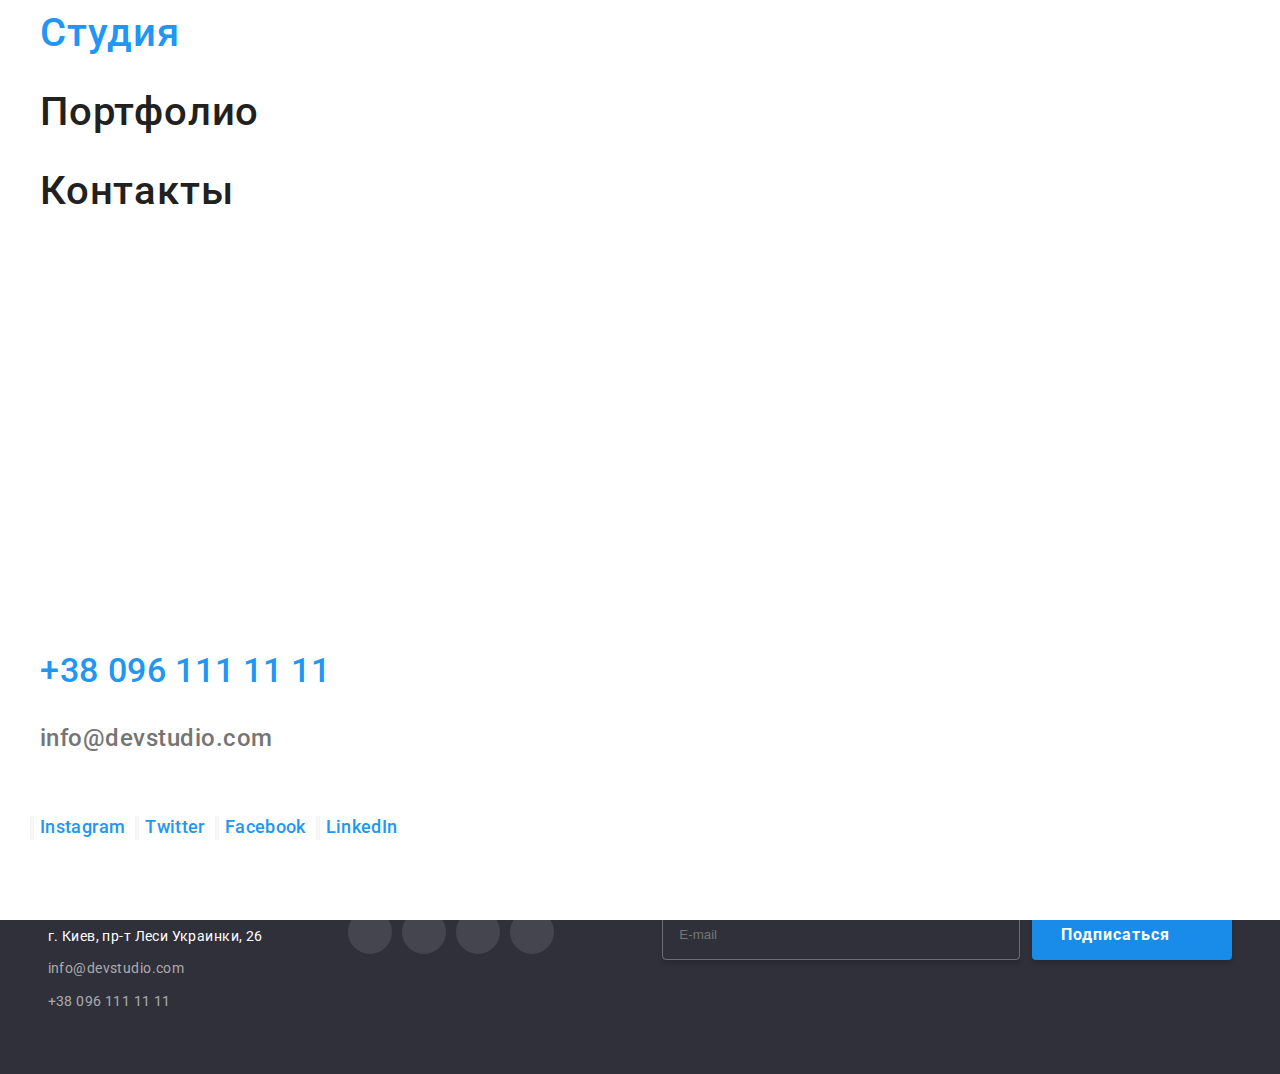
==== portfolio.html @ 4a1bf522 "Create portfolio.html" ====
<!DOCTYPE html>
<html lang="en">
    <head>
        <meta charset="UTF-8">
        <meta http-equiv="X-UA-Compatible" content="IE=edge">
        <meta name="viewport" content="width=device-width, initial-scale=1.0">
        <title>Web Studio</title>
        <link rel="stylesheet" href="./css/modern-normalize.css">
        <link rel="preconnect" href="https://fonts.googleapis.com"> 
        <link rel="preconnect" href="https://fonts.gstatic.com" crossorigin> 
        <link href="https://fonts.googleapis.com/css2?family=Raleway:wght@700&family=Roboto:wght@400;500;700;900&display=swap" rel="stylesheet">
        <link rel="stylesheet" href="./css/main.css" />
    </head>
<body>
    <!-- top line-->
    <header class="header"> 
        <div class="header__container container">
            <a href="./index.html" class="logo">Web<span class="logo__blue">Studio</span></a>
            <nav class="menu-l">
                
                    <ul class="site-nav">
                        <li class="site-nav__item "> <a href="./index.html" class="site-nav__link site-nav__link--active">Студия</a></li>
                        <li class="site-nav__item"> <a href="./portfolio.html" class="site-nav__link">Портфолио</a></li>
                        <li class="site-nav__item"> <a href="" class="site-nav__link">Контакты</a></li>
                    </ul>
            </nav> 
            <ul class="contacts">
                <li class="contacts__item">
                    <a href="mailto:info@devstudio.com" class="contacts__link">
                        <svg class="contacts__icon" width="16px" height="12px" >
                            <use href="./images/icons.svg#icon-envelope"></use>
                        </svg>
                        info@devstudio.com
                    </a>
                </li>
                <li class="contacts__item">
                    <a href="tel:+380961111111" class="contacts__link">
                        <svg class="contacts__icon" width="10px" height="16px" >
                            <use href="./images/icons.svg#icon-smartphone"></use>
                        </svg>
                        +38 096 111 11 11
                    </a>
                </li>
            </ul>
            <button type="button" class="open-mob-menu">
                <svg class="menu__icon" width="24px" height="16px" >
                <use href="./images/icons.svg#icon-menu">              
                </use>
                </svg>
            </button>
            <div class="mob-menu is-hidden">
                <div class="container">
                    <div class="mob-menu-top">
                        <button type ="button" class="mob-menu__close">
                            <svg class="mob-menu__close-icon" width="18px" height="18px">
                                <use href="./images/icons.svg#icon-close"></use>
                            </svg>
                        </button>
                        <ul class="mob-menu__site-nav">
                            <li class="mob-menu__site-nav__item "> <a href="./index.html" class="mob-menu__site-nav__link--active">Студия</a></li>
                            <li class="mob-menu__site-nav__item"> <a href="./portfolio.html" class="mob-menu__site-nav__link">Портфолио</a></li>
                            <li class="mob-menu__site-nav__item"> <a href="" class="mob-menu__site-nav__link">Контакты</a></li>
                        </ul>
                    </div>
                    <div class="mob-menu-bottom">
                        <ul class="mob-menu__contacts">
                            <li class="mob-menu__contacts__phone">
                                <a href="tel:+380961111111" class="mob-menu__contacts__link">
                                    +38 096 111 11 11
                                </a>
                            </li>
                            <li class="mob-menu__contacts__mail">
                                <a href="mailto:info@devstudio.com" class="mob-menu__contacts__link">
                                    info@devstudio.com
                                </a>
                            </li>
                            
                        </ul>
                        <ul class="mob-menu__social">
                            <li class="mob-menu__social-item"><a href="" class="mob-menu__social-link">Instagram</a></li>
                            <li class="mob-menu__social-item"><a href="" class="mob-menu__social-link">Twitter</a></li>
                            <li class="mob-menu__social-item"><a href="" class="mob-menu__social-link">Facebook</a></li>
                            <li class="mob-menu__social-item"><a href="" class="mob-menu__social-link">LinkedIn</a></li>
                        </ul>
                    </div>
                </div>
            </div>
        </div>
    </header>
    <main>
        <section class="section">
                <div class="container"> 
                    <h1 class="section__title visually-hidden">Наше портфолио</h1>
                    <ul class="filter">
                        <li class="filter__item"><button type="button" class="filter__button">Всё</button></li>
                        <li class="filter__item"><button type="button" class="filter__button">Веб-сайты</button></li>
                        <li class="filter__item"><button type="button" class="filter__button">Приложения</button></li>
                        <li class="filter__item"><button type="button" class="filter__button">Дизайн</button></li>
                        <li class="filter__item"><button type="button" class="filter__button">Маркетинг</button></li>
                    </ul>"
                    <ul class="portfolio" >
                        <li class="portfolio__item">
                            <a href="" class="portfolio__link">
                                <div class="portfolio__overlay">
                                    <picture>
                                        <source 
                                            srcset="
                                                ./images/pr1.jpg    1px,
                                                ./images/pr1-2px.jpg 2px
                                            "
                                            media="(min-width: 1200px)"
                                        />
                                        <source
                                            srcset="
                                                ./images/pr1-tab-1px.jpg    1px,
                                                ./images/pr1-tab-2px.jpg    2px
                                            "
                                            media="(min-width: 768px)"
                                        />
                                        <source
                                            srcset="
                                                ./images/pr1-mob-1px.jpg    1px,
                                                ./images/pr1-mob-2px.jpg    2px
                                            "
                                            media="(min-width: 320px)"
                                        />
                                        <img    src="./images/pr1.jpg" alt="computer">
                                    </picture>
                                    
                                    <p class="portfolio__overlay-text">Технокряк это современная площадка распространения коронавируса. Компании используют эту платформу для цифрового шпионажа и атак на защищённые сервера конкурентов.</p>
                                </div>
                                <div class="portfolio__tamb">
                                <h2 class="portfolio__title">Технокряк</h2>
                                <p class="portfolio__text">Веб-сайт</p>
                                </div>
                            </a>
                        </li>
                        <li class="portfolio__item">
                            <a href="" class="portfolio__link">
                                <div class="portfolio__overlay">
                                    <picture>
                                        <source 
                                            srcset="
                                                ./images/pr2.jpg    1px,
                                                ./images/pr2-2px.jpg 2px
                                            "
                                            media="(min-width: 1200px)"
                                        />
                                        <source
                                            srcset="
                                                ./images/pr2-tab-1px.jpg    1px,
                                                ./images/pr2-tab-2px.jpg    2px
                                            "
                                            media="(min-width: 768px)"
                                        />
                                        <source
                                            srcset="
                                                ./images/pr2-mob-1px.jpg    1px,
                                                ./images/pr2-mob-2px.jpg    2px
                                            "
                                            media="(min-width: 320px)"
                                        />
                                        <img src="./images/pr2.jpg" alt="Постер New Orlean vs Golden Star">
                                    </picture>
                                    
                                    <p class="portfolio__overlay-text">Технокряк это современная площадка распространения коронавируса. Компании используют эту платформу для цифрового шпионажа и атак на защищённые сервера конкурентов.</p>
                                </div>
                                <div class="portfolio__tamb">
                                    <h2 class="portfolio__title">Постер New Orlean vs Golden Star</h2>
                                    <p class="portfolio__text">Дизайн</p>
                                </div>
                            </a>
                        </li>
                        <li class="portfolio__item">
                            <a href="" class="portfolio__link">
                                <div class="portfolio__overlay">
                                    <picture>
                                        <source 
                                            srcset="
                                                ./images/pr3.jpg    1px,
                                                ./images/pr3-2px.jpg 2px
                                            "
                                            media="(min-width: 1200px)"
                                        />
                                        <source
                                            srcset="
                                                ./images/pr3-tab-1px.jpg    1px,
                                                ./images/pr3-tab-2px.jpg    2px
                                            "
                                            media="(min-width: 768px)"
                                        />
                                        <source
                                            srcset="
                                                ./images/pr3-mob-1px.jpg    1px,
                                                ./images/pr3-mob-2px.jpg    2px
                                            "
                                            media="(min-width: 320px)"
                                        />
                                        <img src="./images/pr3.jpg" alt="Ресторан Seafood">
                                    </picture>
                                    
                                    <p class="portfolio__overlay-text">Технокряк это современная площадка распространения коронавируса. Компании используют эту платформу для цифрового шпионажа и атак на защищённые сервера конкурентов.</p>
                                </div>
                                <div class="portfolio__tamb">
                                    <h2 class="portfolio__title">Ресторан Seafood</h2>
                                    <p class="portfolio__text">Приложение</p>
                                </div>
                            </a>
                        </li>
                        <li class="portfolio__item">
                            <a href="" class="portfolio__link">
                                <div class="portfolio__overlay">
                                    <picture>
                                        <source 
                                            srcset="
                                                ./images/pr4.jpg    1px,
                                                ./images/pr4-2px.jpg 2px
                                            "
                                            media="(min-width: 1200px)"
                                        />
                                        <source
                                            srcset="
                                                ./images/pr4-tab-1px.jpg    1px,
                                                ./images/pr4-tab-2px.jpg    2px
                                            "
                                            media="(min-width: 768px)"
                                        />
                                        <source
                                            srcset="
                                                ./images/pr4-mob-1px.jpg    1px,
                                                ./images/pr4-mob-2px.jpg    2px
                                            "
                                            media="(min-width: 320px)"
                                        />
                                        <img src="./images/pr4.jpg" alt="Проект Prime">
                                    </picture>
                                    
                                    <p class="portfolio__overlay-text">Технокряк это современная площадка распространения коронавируса. Компании используют эту платформу для цифрового шпионажа и атак на защищённые сервера конкурентов.</p>
                                </div>
                                <div class="portfolio__tamb">
                                    <h2 class="portfolio__title">Проект Prime</h2>
                                    <p class="portfolio__text">Маркетинг</p>
                                </div>
                            </a>
                        </li>
                        <li class="portfolio__item">
                            <a href="" class="portfolio__link">
                                <div class="portfolio__overlay">
                                    <picture>
                                        <source 
                                            srcset="
                                                ./images/pr5.jpg    1px,
                                                ./images/pr5-2px.jpg 2px
                                            "
                                            media="(min-width: 1200px)"
                                        />
                                        <source
                                            srcset="
                                                ./images/pr5-tab-1px.jpg    1px,
                                                ./images/pr5-tab-2px.jpg    2px
                                            "
                                            media="(min-width: 768px)"
                                        />
                                        <source
                                            srcset="
                                                ./images/pr5-mob-1px.jpg    1px,
                                                ./images/pr5-mob-2px.jpg    2px
                                            "
                                            media="(min-width: 320px)"
                                        />
                                        <img src="./images/pr5.jpg" alt="Проект Boxes">
                                    </picture>
                                    
                                    <p class="portfolio__overlay-text">Технокряк это современная площадка распространения коронавируса. Компании используют эту платформу для цифрового шпионажа и атак на защищённые сервера конкурентов.</p>
                                </div>
                                <div class="portfolio__tamb">
                                    <h2 class="portfolio__title">Проект Boxes</h2>
                                    <p class="portfolio__text">Приложение</p>
                                </div>
                            </a>
                        </li>
                        <li class="portfolio__item">
                            <a href="" class="portfolio__link">
                                <div class="portfolio__overlay">
                                    <picture>
                                        <source 
                                            srcset="
                                                ./images/pr6.jpg    1px,
                                                ./images/pr6-2px.jpg 2px
                                            "
                                            media="(min-width: 1200px)"
                                        />
                                        <source
                                            srcset="
                                                ./images/pr6-tab-1px.jpg    1px,
                                                ./images/pr6-tab-2px.jpg    2px
                                            "
                                            media="(min-width: 768px)"
                                        />
                                        <source
                                            srcset="
                                                ./images/pr6-mob-1px.jpg    1px,
                                                ./images/pr6-mob-2px.jpg    2px
                                            "
                                            media="(min-width: 320px)"
                                        />
                                        <img src="./images/pr6.jpg" alt="Inspiration has no Borders">
                                    </picture>
                                    
                                    <p class="portfolio__overlay-text">Технокряк это современная площадка распространения коронавируса. Компании используют эту платформу для цифрового шпионажа и атак на защищённые сервера конкурентов.</p>
                                </div>
                                <div class="portfolio__tamb">
                                    <h2 class="portfolio__title">Inspiration has no Borders</h2>
                                    <p class="portfolio__text">Веб-сайт</p>
                                </div>
                            </a>
                        </li>
                        <li class="portfolio__item">
                            <a href="" class="portfolio__link">
                                <div class="portfolio__overlay">
                                    <picture>
                                        <source 
                                            srcset="
                                                ./images/pr7.jpg    1px,
                                                ./images/pr7-2px.jpg 2px
                                            "
                                            media="(min-width: 1200px)"
                                        />
                                        <source
                                            srcset="
                                                ./images/pr7-tab-1px.jpg    1px,
                                                ./images/pr7-tab-2px.jpg    2px
                                            "
                                            media="(min-width: 768px)"
                                        />
                                        <source
                                            srcset="
                                                ./images/pr7-mob-1px.jpg    1px,
                                                ./images/pr7-mob-2px.jpg    2px
                                            "
                                            media="(min-width: 320px)"
                                        />
                                        <img src="./images/pr7.jpg" alt="Издание Limited Edition">
                                    </picture>
                                    
                                    <p class="portfolio__overlay-text">Технокряк это современная площадка распространения коронавируса. Компании используют эту платформу для цифрового шпионажа и атак на защищённые сервера конкурентов.</p>
                                </div>
                                <div class="portfolio__tamb">
                                    <h2 class="portfolio__title">Издание Limited Edition</h2>
                                    <p class="portfolio__text">Дизайн</p>
                                </div>
                            </a>
                        </li>
                        <li class="portfolio__item">
                            <a href="" class="portfolio__link">
                                <div class="portfolio__overlay">
                                    <picture>
                                        <source 
                                            srcset="
                                                ./images/pr8.jpg    1px,
                                                ./images/pr8-2px.jpg 2px
                                            "
                                            media="(min-width: 1200px)"
                                        />
                                        <source
                                            srcset="
                                                ./images/pr8-tab-1px.jpg    1px,
                                                ./images/pr8-tab-2px.jpg    2px
                                            "
                                            media="(min-width: 768px)"
                                        />
                                        <source
                                            srcset="
                                                ./images/pr8-mob-1px.jpg    1px,
                                                ./images/pr8-mob-2px.jpg    2px
                                            "
                                            media="(min-width: 320px)"
                                        />
                                        <img src="./images/pr8.jpg" alt="Проект LAB">
                                    </picture>
                                    
                                    <p class="portfolio__overlay-text">Технокряк это современная площадка распространения коронавируса. Компании используют эту платформу для цифрового шпионажа и атак на защищённые сервера конкурентов.</p>
                                </div>
                                <div class="portfolio__tamb">
                                    <h2 class="portfolio__title">Проект LAB</h2>
                                    <p class="portfolio__text">Маркетинг</p>
                                </div>
                            </a>
                        </li>
                        <li class="portfolio__item">
                            <a href="" class="portfolio__link">
                                <div class="portfolio__overlay">
                                    <picture>
                                        <source 
                                            srcset="
                                                ./images/pr9.jpg    1px,
                                                ./images/pr9-2px.jpg 2px
                                            "
                                            media="(min-width: 1200px)"
                                        />
                                        <source
                                            srcset="
                                                ./images/pr9-tab-1px.jpg    1px,
                                                ./images/pr9-tab-2px.jpg    2px
                                            "
                                            media="(min-width: 768px)"
                                        />
                                        <source
                                            srcset="
                                                ./images/pr9-mob-1px.jpg    1px,
                                                ./images/pr9-mob-2px.jpg    2px
                                            "
                                            media="(min-width: 320px)"
                                        />
                                        <img src="./images/pr9.jpg" alt="Growing Business">
                                    </picture>
                                    
                                    <p class="portfolio__overlay-text">Технокряк это современная площадка распространения коронавируса. Компании используют эту платформу для цифрового шпионажа и атак на защищённые сервера конкурентов.</p>
                                </div>
                                <div class="portfolio__tamb">
                                    <h2 class="portfolio__title">Growing Business</h2>
                                    <p class="portfolio__text">Приложение</p>
                                </div>
                            </a>
                        </li>
                    </ul>
                </div>   
            </section>
    </main>
    <footer class="footer">
        <div class="footer__container container">
            <div class="footer__address-div">
                <a href="./index.html" class="footer-logo"><span class="footer-logo__web">Web</span>Studio</a>
                <address>
                    <ul class="footer-contacts">
                        <li class="footer-contacts__item"><a href="https://goo.gl/maps/G886zu3ZTQrEn5Q39" class="footer-contacts__adress">г. Киев, пр-т Леси Украинки, 26 </a></li>
                        <li class="footer-contacts__item"><a href="mailto:info@devstudio.com" class="footer-contacts__link">info@devstudio.com</a></li>
                        <li class="footer-contacts__item"><a href="tel:+380961111111" class="footer-contacts__link">+38 096 111 11 11</a></li>
                    </ul>
                </address>
            </div>
            <div class="footer__follow">
                <h3 class="footer__title">присоединяйтесь</h3>
                <ul class="social-networks">
                    <li class="social-networks__item">
                        <a href="" class="social-networks__link">
                            <svg class="social-networks__icon" width="20px" height="20px">
                                <use href="./images/icons.svg#icon-instagram"></use>
                            </svg>
                        </a>
                    </li>
                    <li class="social-networks__item">
                        <a href="" class="social-networks__link">
                            <svg class="social-networks__icon" width="20px" height="20px">
                                <use href="./images/icons.svg#icon-twitter"></use>
                            </svg>
                        </a>
                    </li>
                    <li class="social-networks__item">
                        <a href="" class="social-networks__link">
                            <svg class="social-networks__icon" width="20px" height="20px">
                                <use href="./images/icons.svg#icon-facebook"></use>
                            </svg>
                        </a>
                    </li>
                    <li class="social-networks__item">
                        <a href="" class="social-networks__link">
                            <svg class="social-networks__icon" width="20px" height="20px">
                                <use href="./images/icons.svg#icon-linkedin"></use>
                            </svg>
                        </a>
                    </li>
                </ul>
            </div>
            <div class="footer__follow-sub">
                <h3 class="footer__title">Подпишитесь на рассылку</h3>
                <div class="footer__form-div">
                    <form action="#" class="follow-form">
                            <input 
                                type="email" 
                                name ="footer-user-email"
                                id="user-email"
                                class="follow-form__input"
                                placeholder="E-mail"
                            >
                            <button type="submit" class="follow-form__btn"> 
                            Подписаться
                            <svg class="follow-form__icon" width="24px" height="24px">
                                <use href="./images/icons.svg#icon-icon-send"></use>
                            </svg>
                            </button>
                        </form>
                        
                    </div>
            </div>
        </div>
    </footer>
</body>
</html>
---- css/main.css ----
:root {
  --primary-text-color: #757575;
  --title-text-color: #212121;
  --accent-color: #2196F3;
  --main-br-btn-color: #188CE8;
  --primary-br-btn-color: #F5F4FA;
  --main-wite-color:#FFFFFF;
  --contact-color: rgba(255, 255, 255, 0.6);
  --bgr-color: #2F303A;
}

h1, h2, h3, h4, h5, h6, p {
  margin: 0;
}

img {
  display: block;
  max-width: 100%;
  height: auto;
}

background-image {
  display: block;
  max-width: 100%;
  height: auto;
}

ul {
  list-style: none;
  padding: 0px;
  margin: 0px;
}

address {
  font-style: normal;
}

button {
  font-family: inherit;
  display: inline-block;
  border-radius: 4px;
  -webkit-box-sizing: border-box;
          box-sizing: border-box;
  border: 0px solid transparent;
  padding: 0;
}

a {
  text-decoration: none;
  color: inherit;
  -webkit-transition: color 250ms cubic-bezier(0.4, 0, 0.2, 1);
  transition: color 250ms cubic-bezier(0.4, 0, 0.2, 1);
}

body {
  font-family: Roboto, sans-serif;
  color: var(--primary-text-color);
  font-size: 14px;
  line-height: 1.171;
  -webkit-margin-before: 0;
  -webkit-margin-after: 0;
  -webkit-margin-start: 0;
  -webkit-margin-end: 0;
  -webkit-padding-start: 0;
}

.section {
  padding: 94px 0;
}

.visually-hidden {
  position: absolute;
  white-space: nowrap;
  width: 1px;
  height: 1px;
  overflow: hidden;
  border: 0;
  padding: 0;
  clip: rect(0 0 0 0);
  -webkit-clip-path: inset(50%);
          clip-path: inset(50%);
  margin: -1px;
}

.section--no-padding-top {
  padding-top: 0;
}

.other-backgound {
  background-color: var(--primary-br-btn-color);
}

.section-title {
  font-weight: 700;
  font-size: 36px;
  line-height: 1.17;
  text-align: center;
  letter-spacing: 0.03em;
  color: var(--title-text-color);
}

.section__title {
  font-weight: 700;
  font-size: 36px;
  line-height: 1.17;
  text-align: center;
  letter-spacing: 0.03em;
  color: var(--title-text-color);
}

.container {
  width: 100%;
  padding-left: 15px;
  padding-right: 15px;
  margin: 0 auto;
}

@media screen and (min-width: 480px) {
  .container {
    width: 448px;
  }
}

@media screen and (min-width: 768px) {
  .container {
    width: 720px;
  }
}

@media screen and (min-width: 1200px) {
  .container {
    width: 1200px;
  }
}

.backdrop {
  width: 100vw;
  height: 100vh;
  background: rgba(0, 0, 0, 0.2);
  position: fixed;
  top: 0;
  -webkit-transition: opacity 1000ms cubic-bezier(0.4, 0, 0.2, 1), visibility 1000ms cubic-bezier(0.4, 0, 0.2, 1);
  transition: opacity 1000ms cubic-bezier(0.4, 0, 0.2, 1), visibility 1000ms cubic-bezier(0.4, 0, 0.2, 1);
}

.backdrop.is-hidden {
  visibility: hidden;
  opacity: 0;
  pointer-events: none;
}

.modal {
  width: 100vw;
  max-width: 528px;
  min-height: 581px;
  background-color: var(--main-wite-color);
  -webkit-box-shadow: 0px 1px 3px rgba(0, 0, 0, 0.12), 0px 1px 1px rgba(0, 0, 0, 0.14), 0px 2px 1px rgba(0, 0, 0, 0.2);
          box-shadow: 0px 1px 3px rgba(0, 0, 0, 0.12), 0px 1px 1px rgba(0, 0, 0, 0.14), 0px 2px 1px rgba(0, 0, 0, 0.2);
  border-radius: 4px;
  position: absolute;
  padding: 40px;
  top: 50%;
  left: 50%;
  -webkit-transform: scale(1) rotate(0);
          transform: scale(1) rotate(0);
  -webkit-transform: translate(-50%, -50%);
          transform: translate(-50%, -50%);
  -webkit-transition: -webkit-transform 1000ms cubic-bezier(0.4, 0, 0.2, 1);
  transition: -webkit-transform 1000ms cubic-bezier(0.4, 0, 0.2, 1);
  transition: transform 1000ms cubic-bezier(0.4, 0, 0.2, 1);
  transition: transform 1000ms cubic-bezier(0.4, 0, 0.2, 1), -webkit-transform 1000ms cubic-bezier(0.4, 0, 0.2, 1);
}

.backdrop.is-hidden .modal {
  -webkit-transform: scale(1.5) rotate(180deg) translate(-1000px);
          transform: scale(1.5) rotate(180deg) translate(-1000px);
  -webkit-transition: -webkit-transform 1000ms cubic-bezier(0.4, 0, 0.2, 1);
  transition: -webkit-transform 1000ms cubic-bezier(0.4, 0, 0.2, 1);
  transition: transform 1000ms cubic-bezier(0.4, 0, 0.2, 1);
  transition: transform 1000ms cubic-bezier(0.4, 0, 0.2, 1), -webkit-transform 1000ms cubic-bezier(0.4, 0, 0.2, 1);
}

.modal__title {
  font-weight: bold;
  font-size: 20px;
  line-height: 1.15;
  text-align: center;
  letter-spacing: 0.03em;
  color: var(--title-text-color);
  margin-bottom: 12px;
}

.modal__close {
  width: 30px;
  height: 30px;
  background-color: transparent;
  border: 1px solid rgba(0, 0, 0, 0.1);
  -webkit-box-sizing: border-box;
          box-sizing: border-box;
  border-radius: 50%;
  position: absolute;
  top: 8px;
  right: 8px;
  display: -webkit-box;
  display: -ms-flexbox;
  display: flex;
  -webkit-box-align: center;
      -ms-flex-align: center;
          align-items: center;
  -webkit-box-pack: center;
      -ms-flex-pack: center;
          justify-content: center;
  padding: 0;
  cursor: pointer;
}

.modal__close:hover, .modal__close:focus {
  border: 1px solid var(--accent-color);
  fill: var(--accent-color);
}

.modal-form__field {
  margin-bottom: 20px;
}

.modal-form__input-warp {
  position: relative;
}

.modal-form__icon {
  position: absolute;
  left: 12px;
  top: 50%;
  -webkit-transform: translateY(-50%);
          transform: translateY(-50%);
  -webkit-transition: fill 250ms cubic-bezier(0.4, 0, 0.2, 1);
  transition: fill 250ms cubic-bezier(0.4, 0, 0.2, 1);
}

.modal-form__label {
  letter-spacing: 0.01em;
  color: var(--primary-text-color);
  margin-bottom: 4px;
  display: block;
}

.modal-form__input {
  width: 100%;
  height: 40px;
  border: 1px solid rgba(33, 33, 33, 0.2);
  -webkit-box-sizing: border-box;
          box-sizing: border-box;
  border-radius: 4px;
  padding-left: 42px;
  padding-right: 10px;
  -webkit-transition: border-color 250ms cubic-bezier(0.4, 0, 0.2, 1);
  transition: border-color 250ms cubic-bezier(0.4, 0, 0.2, 1);
}

.modal-form__input::-webkit-input-placeholder {
  font-size: 12px;
  line-height: 1.16;
  letter-spacing: 0.01em;
  color: rgba(117, 117, 117, 0.5);
}

.modal-form__input:-ms-input-placeholder {
  font-size: 12px;
  line-height: 1.16;
  letter-spacing: 0.01em;
  color: rgba(117, 117, 117, 0.5);
}

.modal-form__input::-ms-input-placeholder {
  font-size: 12px;
  line-height: 1.16;
  letter-spacing: 0.01em;
  color: rgba(117, 117, 117, 0.5);
}

.modal-form__input::placeholder {
  font-size: 12px;
  line-height: 1.16;
  letter-spacing: 0.01em;
  color: rgba(117, 117, 117, 0.5);
}

.modal-form__input.modal-form__input:focus {
  border-color: var(--accent-color);
  fill: var(--accent-color);
}

.modal-form__input.modal-form__input:focus + .modal-form__icon {
  fill: var(--accent-color);
}

.modal-form__text {
  display: block;
  width: 100%;
  height: 120px;
  border: 1px solid rgba(33, 33, 33, 0.2);
  -webkit-box-sizing: border-box;
          box-sizing: border-box;
  border-radius: 4px;
  resize: none;
  padding: 12px 16px;
  -webkit-transition: border-color 250ms cubic-bezier(0.4, 0, 0.2, 1);
  transition: border-color 250ms cubic-bezier(0.4, 0, 0.2, 1);
}

.field-check {
  margin-bottom: 30px;
}

.field-check__text {
  font-size: 14px;
  line-height: 1.71;
  letter-spacing: 0.03em;
  color: var(--primary-text-color);
  display: -webkit-box;
  display: -ms-flexbox;
  display: flex;
  -webkit-box-pack: center;
      -ms-flex-pack: center;
          justify-content: center;
  -webkit-box-align: center;
      -ms-flex-align: center;
          align-items: center;
}

.field-check__box {
  display: block;
  width: 16px;
  height: 15px;
  border-radius: 2px;
  margin-right: 5px;
  border: 2px solid black;
}

.field-check__icon {
  width: 100%;
  height: 100%;
  fill: #FFFFFF;
  display: -webkit-box;
  display: -ms-flexbox;
  display: flex;
  -webkit-box-pack: center;
      -ms-flex-pack: center;
          justify-content: center;
  -webkit-box-align: center;
      -ms-flex-align: center;
          align-items: center;
}

.field-check__input:checked + .field-check__text .field-check__box {
  background-color: var(--accent-color);
  border: none;
}

.field-check__policy-link {
  -webkit-text-decoration-line: underline;
          text-decoration-line: underline;
  color: var(--accent-color);
  font-size: 14px;
  line-height: 1.71;
  letter-spacing: 0.03em;
}

.modal-form__button {
  color: var(--main-wite-color);
  background-color: var(--main-br-btn-color);
  font-weight: 700;
  font-size: 16px;
  line-height: 1.87;
  letter-spacing: 0.06em;
  padding: 10px 32px;
  -webkit-box-shadow: 0px 4px 4px rgba(0, 0, 0, 0.15);
          box-shadow: 0px 4px 4px rgba(0, 0, 0, 0.15);
  margin-top: 30px;
  margin: 0 auto;
  cursor: pointer;
  text-align: center;
  display: block;
}

.header {
  border: 1px solid #ECECEC;
}

.header__container {
  display: -webkit-box;
  display: -ms-flexbox;
  display: flex;
  -webkit-box-align: center;
      -ms-flex-align: center;
          align-items: center;
  -ms-flex-pack: distribute;
      justify-content: space-around;
  width: 100vw;
}

.menu-l {
  display: -webkit-box;
  display: -ms-flexbox;
  display: flex;
  -webkit-box-align: center;
      -ms-flex-align: center;
          align-items: center;
}

.logo {
  font-family: Raleway;
  font-weight: 700;
  font-size: 26px;
  line-height: 1.19;
  color: var(--title-text-color);
  letter-spacing: 0.03em;
  display: block;
  padding: 24px 0 25px 0px;
  /* margin-right: 70px; */
}

.logo__blue {
  color: var(--accent-color);
}

.site-nav {
  display: none;
  -webkit-box-pack: justify;
      -ms-flex-pack: justify;
          justify-content: space-between;
  padding-top: 24px 0 25px 0;
}

@media screen and (min-width: 768px) {
  .site-nav {
    display: -webkit-box;
    display: -ms-flexbox;
    display: flex;
  }
}

.site-nav__item {
  color: var(--title-text-color);
  font-weight: 500;
  font-size: 14px;
  line-height: 1.14;
  letter-spacing: 0.02em;
  -webkit-box-align: center;
      -ms-flex-align: center;
          align-items: center;
  position: relative;
}

.site-nav__item:not(:last-child) {
  margin-right: 50px;
}

.site-nav__link {
  color: var(--title-text-color);
}

.site-nav__link:hover, .site-nav__link:focus {
  color: var(--accent-color);
}

.site-nav__link--active::after {
  content: "";
  width: 100%;
  height: 4px;
  background-color: var(--accent-color);
  position: absolute;
  display: block;
  left: 0;
  bottom: -33px;
  border-radius: 2px;
}

@media screen and (min-width: 1200px) {
  .contacts {
    display: -webkit-box;
    display: -ms-flexbox;
    display: flex;
  }
}

.contacts__icon {
  margin-right: 10px;
  fill: currentColor;
}

@media screen and (min-width: 1199px) {
  .contacts__item:not(:last-child) {
    margin-right: 50px;
  }
}

.contacts__link {
  display: none;
  -webkit-box-align: center;
      -ms-flex-align: center;
          align-items: center;
  line-height: 1.17;
  letter-spacing: 0.03em;
  color: var(--primary-text-color);
  font-weight: 500;
}

@media screen and (min-width: 768px) and (max-width: 1199px) {
  .contacts__link {
    display: -webkit-box;
    display: -ms-flexbox;
    display: flex;
    margin-top: 10px;
  }
}

@media screen and (min-width: 1200px) {
  .contacts__link {
    display: -webkit-box;
    display: -ms-flexbox;
    display: flex;
    margin-top: 10px;
  }
}

.contacts__link:hover, .contacts__link:focus {
  color: var(--accent-color);
}

.open-mob-menu {
  background-color: transparent;
}

@media screen and (min-width: 768px) {
  .open-mob-menu {
    position: absolute;
    white-space: nowrap;
    width: 1px;
    height: 1px;
    overflow: hidden;
    border: 0;
    padding: 0;
    clip: rect(0 0 0 0);
    -webkit-clip-path: inset(50%);
            clip-path: inset(50%);
    margin: -1px;
  }
}

.menu__icon {
  background-color: transparent;
  -webkit-transition: fill 250ms cubic-bezier(0.4, 0, 0.2, 1);
  transition: fill 250ms cubic-bezier(0.4, 0, 0.2, 1);
  cursor: pointer;
}

.menu__icon:hover, .menu__icon:focus {
  color: var(--accent-color);
  fill: var(--accent-color);
}

.mob-menu {
  position: fixed;
  background-color: #fff;
  z-index: 5;
  width: 100vw;
  height: 100vh;
  top: 0;
  left: 0;
  padding-top: 10px;
  padding-bottom: 10px;
}

.mob-menu .container {
  height: 100%;
  display: -webkit-box;
  display: -ms-flexbox;
  display: flex;
  -webkit-box-orient: vertical;
  -webkit-box-direction: normal;
      -ms-flex-direction: column;
          flex-direction: column;
  -webkit-box-pack: justify;
      -ms-flex-pack: justify;
          justify-content: space-between;
}

.mob-menu__close {
  display: block;
  margin-left: auto;
  position: absolute;
  top: 11px;
  right: 11px;
  background-color: transparent;
  cursor: pointer;
  -webkit-transition: fill 250ms cubic-bezier(0.4, 0, 0.2, 1);
  transition: fill 250ms cubic-bezier(0.4, 0, 0.2, 1);
}

.mob-menu__close:hover, .mob-menu__close:focus {
  fill: var(--accent-color);
}

.mob-menu__site-nav__item {
  -webkit-transition: color 250ms cubic-bezier(0.4, 0, 0.2, 1);
  transition: color 250ms cubic-bezier(0.4, 0, 0.2, 1);
  font-weight: 500;
  font-size: 40px;
  line-height: 1.17;
  letter-spacing: 0.02em;
  color: var(--title-text-color);
}

.mob-menu__site-nav__item:not(:last-child) {
  margin-bottom: 32px;
}

.mob-menu__site-nav__item:hover, .mob-menu__site-nav__item:focus {
  color: var(--accent-color);
}

.mob-menu__site-nav__link--active {
  color: var(--accent-color);
}

.mob-menu__contacts {
  margin-bottom: 64px;
}

.mob-menu__contacts__phone {
  cursor: pointer;
  margin-bottom: 32px;
  font-weight: 500;
  font-size: 34px;
  line-height: 1.25;
  letter-spacing: 0.02em;
  color: var(--accent-color);
}

.mob-menu__contacts__mail {
  cursor: pointer;
  -webkit-transition: color 250ms cubic-bezier(0.4, 0, 0.2, 1);
  transition: color 250ms cubic-bezier(0.4, 0, 0.2, 1);
  font-weight: 500;
  font-size: 24px;
  line-height: 1.17;
  letter-spacing: 0.02em;
}

.mob-menu__contacts__mail:hover, .mob-menu__contacts__mail:focus {
  color: var(--accent-color);
}

.mob-menu__social {
  display: -webkit-box;
  display: -ms-flexbox;
  display: flex;
  margin-bottom: 48px;
}

.mob-menu__social-item {
  cursor: pointer;
  font-weight: 500;
  font-size: 18px;
  line-height: 1.22;
  letter-spacing: 0.02em;
  color: var(--accent-color);
}

.mob-menu__social-item:not(:first-child) {
  margin-left: 20px;
}

.mob-menu__social-item::after {
  content: "";
  height: 22px;
  width: 2px;
  background-color: rgba(223, 218, 218, 0.2);
  position: relative;
  display: block;
  border: 1px solid rgba(223, 218, 218, 0.2);
  top: -22px;
  right: 10px;
}

.hero {
  padding: 200px 0;
  background-color: var(--bgr-color);
  background-image: -webkit-gradient(linear, left top, left bottom, from(rgba(47, 48, 58, 0.4)), to(rgba(47, 48, 58, 0.4))), url(../images/img-bg-mob-1x.jpg);
  background-image: linear-gradient(rgba(47, 48, 58, 0.4), rgba(47, 48, 58, 0.4)), url(../images/img-bg-mob-1x.jpg);
  background-repeat: no-repeat;
  background-position: center;
  background-size: cover;
  text-align: center;
  max-width: 1600px;
  margin: 0 auto;
  width: 100%;
}

@media (min-device-pixel-ratio: 2), (-webkit-min-device-pixel-ratio: 2), (min-resolution: 192dpi), (min-resolution: 2dppx) {
  .hero {
    background-image: -webkit-gradient(linear, left top, left bottom, from(rgba(47, 48, 58, 0.4)), to(rgba(47, 48, 58, 0.4))), url(../images/img-bg-mob-2x.jpg);
    background-image: linear-gradient(rgba(47, 48, 58, 0.4), rgba(47, 48, 58, 0.4)), url(../images/img-bg-mob-2x.jpg);
  }
}

@media screen and (min-width: 768px) and (max-width: 1199px) {
  .hero {
    background-image: -webkit-gradient(linear, left top, left bottom, from(rgba(47, 48, 58, 0.4)), to(rgba(47, 48, 58, 0.4))), url(../images/img-bg-tab-1x.jpg);
    background-image: linear-gradient(rgba(47, 48, 58, 0.4), rgba(47, 48, 58, 0.4)), url(../images/img-bg-tab-1x.jpg);
  }
}

@media screen and (min-width: 768px) and (max-width: 1199px) and (min-device-pixel-ratio: 2), screen and (min-width: 768px) and (max-width: 1199px) and (-webkit-min-device-pixel-ratio: 2), screen and (min-width: 768px) and (max-width: 1199px) and (min-resolution: 192dpi), screen and (min-width: 768px) and (max-width: 1199px) and (min-resolution: 2dppx) {
  .hero {
    background-image: -webkit-gradient(linear, left top, left bottom, from(rgba(47, 48, 58, 0.4)), to(rgba(47, 48, 58, 0.4))), url(../images/img-bg-tab-2x.jpg);
    background-image: linear-gradient(rgba(47, 48, 58, 0.4), rgba(47, 48, 58, 0.4)), url(../images/img-bg-tab-2x.jpg);
  }
}

@media screen and (min-width: 1200px) {
  .hero {
    background-image: -webkit-gradient(linear, left top, left bottom, from(rgba(47, 48, 58, 0.4)), to(rgba(47, 48, 58, 0.4))), url(../images/img-bg.jpg);
    background-image: linear-gradient(rgba(47, 48, 58, 0.4), rgba(47, 48, 58, 0.4)), url(../images/img-bg.jpg);
  }
}

@media screen and (min-width: 1200px) and (min-device-pixel-ratio: 2), screen and (min-width: 1200px) and (-webkit-min-device-pixel-ratio: 2), screen and (min-width: 1200px) and (min-resolution: 192dpi), screen and (min-width: 1200px) and (min-resolution: 2dppx) {
  .hero {
    background-image: -webkit-gradient(linear, left top, left bottom, from(rgba(47, 48, 58, 0.4)), to(rgba(47, 48, 58, 0.4))), url(../images/img-bg-2x.jpg);
    background-image: linear-gradient(rgba(47, 48, 58, 0.4), rgba(47, 48, 58, 0.4)), url(../images/img-bg-2x.jpg);
  }
}

.hero__title {
  font-weight: 900;
  font-size: 44px;
  line-height: 1.36;
  letter-spacing: 0.06em;
  text-transform: uppercase;
  color: var(--main-wite-color);
}

@media screen and (max-width: 768px) {
  .hero__title {
    font-size: 26px;
    line-height: 1.61;
  }
}

.hero__button {
  color: var(--main-wite-color);
  background-color: var(--main-br-btn-color);
  font-weight: 700;
  font-size: 16px;
  line-height: 1.87;
  letter-spacing: 0.06em;
  padding: 10px 32px;
  -webkit-box-shadow: 0px 4px 4px rgba(0, 0, 0, 0.15);
          box-shadow: 0px 4px 4px rgba(0, 0, 0, 0.15);
  margin-top: 30px;
  cursor: pointer;
}

.features__box {
  background-color: var(--primary-br-btn-color);
  /* width: 270px; */
  height: 120px;
  display: -webkit-box;
  display: -ms-flexbox;
  display: flex;
  -webkit-box-align: center;
      -ms-flex-align: center;
          align-items: center;
  -webkit-box-pack: center;
      -ms-flex-pack: center;
          justify-content: center;
  margin-bottom: 30px;
}

.features {
  /* display: flex;
    justify-content: space-between; */
}

@media screen and (min-width: 768px) {
  .features {
    display: -webkit-box;
    display: -ms-flexbox;
    display: flex;
    -ms-flex-wrap: wrap;
        flex-wrap: wrap;
    margin-left: -30px;
    -webkit-box-align: center;
        -ms-flex-align: center;
            align-items: center;
  }
}

.features__item {
  width: 100%;
  margin-bottom: 30px;
}

@media screen and (min-width: 768px) {
  .features__item {
    -ms-flex-preferred-size: calc(100% / 2 - 30px);
        flex-basis: calc(100% / 2 - 30px);
    margin-left: 30px;
    margin-top: 30px;
  }
}

@media screen and (min-width: 1200px) {
  .features__item {
    -ms-flex-preferred-size: calc(100% / 4 - 30px);
        flex-basis: calc(100% / 4 - 30px);
    margin-left: 30px;
    margin-top: 0px;
  }
}

.features__item img {
  width: 100%;
}

.features__item h3 {
  text-align: center;
}

.features__item p {
  width: 100%;
  display: block;
}

.features__title {
  font-weight: 700;
  font-weight: bold;
  font-size: 14px;
  line-height: 1.14;
  text-transform: uppercase;
  letter-spacing: 0.03em;
  color: var(--title-text-color);
  margin-bottom: 10px;
}

.features__text {
  width: auto;
  font-size: 13px;
  line-height: 1.7;
  letter-spacing: 0.03em;
}

@media screen and (min-width: 1200px) {
  .features__text {
    font-size: 14px;
  }
}

@media screen and (max-width: 1199px) {
  .section-about {
    position: absolute;
    white-space: nowrap;
    width: 1px;
    height: 1px;
    overflow: hidden;
    border: 0;
    padding: 0;
    clip: rect(0 0 0 0);
    -webkit-clip-path: inset(50%);
            clip-path: inset(50%);
    margin: -1px;
  }
}

.about__list {
  display: -webkit-box;
  display: -ms-flexbox;
  display: flex;
  margin-top: 50px;
}

.about__item {
  position: relative;
}

.about__item:not(:last-child) {
  margin-right: 30px;
}

.about__text {
  font-family: Roboto;
  font-style: normal;
  font-weight: bold;
  font-size: 14px;
  line-height: 1.14;
  text-align: center;
  letter-spacing: 0.03em;
  text-transform: uppercase;
  color: var(--main-wite-color);
  position: absolute;
  bottom: 0;
  left: 0;
  background: rgba(47, 48, 58, 0.8);
  width: 100%;
  height: 70px;
  display: -webkit-box;
  display: -ms-flexbox;
  display: flex;
  -webkit-box-align: center;
      -ms-flex-align: center;
          align-items: center;
  -webkit-box-pack: center;
      -ms-flex-pack: center;
          justify-content: center;
}

.team {
  /* display: flex;
    align-items:center; */
}

@media screen and (min-width: 768px) {
  .team {
    display: -webkit-box;
    display: -ms-flexbox;
    display: flex;
    -ms-flex-wrap: wrap;
        flex-wrap: wrap;
    margin-left: -30px;
    -webkit-box-align: center;
        -ms-flex-align: center;
            align-items: center;
  }
}

@media screen and (min-width: 1200px) {
  .team {
    margin-top: 50px;
  }
}

.team__item {
  -webkit-box-shadow: 0px 1px 3px rgba(0, 0, 0, 0.12), 0px 1px 1px rgba(0, 0, 0, 0.14), 0px 2px 1px rgba(0, 0, 0, 0.2);
          box-shadow: 0px 1px 3px rgba(0, 0, 0, 0.12), 0px 1px 1px rgba(0, 0, 0, 0.14), 0px 2px 1px rgba(0, 0, 0, 0.2);
  border-radius: 0px 0px 4px 4px;
  margin-top: 30px;
  /* &:not(:last-child) {
        margin-right: 30px;
    } */
}

@media screen and (min-width: 768px) {
  .team__item {
    -ms-flex-preferred-size: calc(100% / 2 - 30px);
        flex-basis: calc(100% / 2 - 30px);
    margin-left: 30px;
  }
}

@media screen and (min-width: 1200px) {
  .team__item {
    -ms-flex-preferred-size: calc(100% / 4 - 30px);
        flex-basis: calc(100% / 4 - 30px);
    margin-left: 30px;
    margin-top: 0px;
  }
}

.team__item img {
  width: 100%;
}

.team__tamb {
  padding-top: 30px;
  padding-bottom: 30px;
  background: var(--main-wite-color);
}

.team__title {
  font-weight: 700;
  font-size: 16px;
  line-height: 1.19;
  text-align: center;
  letter-spacing: 0.03em;
  color: var(--title-text-color);
  margin-bottom: 10px;
}

.team__text {
  font-size: 16px;
  line-height: 1.19;
  text-align: center;
  letter-spacing: 0.03em;
}

.social {
  display: -webkit-box;
  display: -ms-flexbox;
  display: flex;
  -webkit-box-pack: center;
      -ms-flex-pack: center;
          justify-content: center;
  margin-top: 16px;
}

/* .social__item + .social__item {
    margin-left: 10px;
} */
.social__link {
  width: 44px;
  height: 44px;
  background-color: var(--main-wite-color);
  border-radius: 50%;
  display: -webkit-box;
  display: -ms-flexbox;
  display: flex;
  -webkit-box-align: center;
      -ms-flex-align: center;
          align-items: center;
  -webkit-box-pack: center;
      -ms-flex-pack: center;
          justify-content: center;
  -webkit-transition: background-color 250ms cubic-bezier(0.4, 0, 0.2, 1);
  transition: background-color 250ms cubic-bezier(0.4, 0, 0.2, 1);
}

.social__link:hover, .social__link:focus {
  background: var(--accent-color);
}

.social__link:hover .social__icon,
.social__link:hover .social__icon, .social__link:focus .social__icon,
.social__link:focus .social__icon {
  fill: var(--main-wite-color);
}

.social__icon {
  fill: #AFB1B8;
  -webkit-transition: fill 250ms cubic-bezier(0.4, 0, 0.2, 1);
  transition: fill 250ms cubic-bezier(0.4, 0, 0.2, 1);
}

.clients {
  margin-top: 50px;
}

@media screen and (max-width: 1199px) {
  .clients {
    display: -webkit-box;
    display: -ms-flexbox;
    display: flex;
    -webkit-box-align: center;
        -ms-flex-align: center;
            align-items: center;
    -webkit-box-pack: center;
        -ms-flex-pack: center;
            justify-content: center;
    -ms-flex-wrap: wrap;
        flex-wrap: wrap;
  }
}

@media screen and (min-width: 1200px) {
  .clients {
    display: -webkit-box;
    display: -ms-flexbox;
    display: flex;
    -webkit-box-align: center;
        -ms-flex-align: center;
            align-items: center;
    -webkit-box-pack: center;
        -ms-flex-pack: center;
            justify-content: center;
  }
}

.clients__item {
  display: -webkit-box;
  display: -ms-flexbox;
  display: flex;
  -webkit-box-align: center;
      -ms-flex-align: center;
          align-items: center;
  -webkit-box-pack: center;
      -ms-flex-pack: center;
          justify-content: center;
}

@media screen and (max-width: 767px) {
  .clients__item {
    -ms-flex-preferred-size: calc(100% / 2 - 30px);
        flex-basis: calc(100% / 2 - 30px);
  }
  .clients__item:nth-of-type(2n) {
    margin-left: 30px;
  }
  .clients__item:nth-of-type(n+3) {
    margin-top: 30px;
  }
}

@media screen and (min-width: 768px) and (max-width: 1199px) {
  .clients__item {
    -ms-flex-preferred-size: calc(100% / 3 - 30px);
        flex-basis: calc(100% / 3 - 30px);
  }
  .clients__item:nth-of-type(n+4) {
    margin-top: 30px;
  }
}

@media screen and (min-width: 1200px) {
  .clients__item {
    margin-top: 0px;
  }
  .clients__item:not(:last-child) {
    margin-right: 30px;
  }
}

.clients__link {
  border: 1px solid #AFB1B8;
  -webkit-box-sizing: border-box;
          box-sizing: border-box;
  border-radius: 4px;
  fill: #AFB1B8;
  width: 170px;
  height: 92px;
  display: -webkit-box;
  display: -ms-flexbox;
  display: flex;
  -webkit-box-align: center;
      -ms-flex-align: center;
          align-items: center;
  -webkit-box-pack: center;
      -ms-flex-pack: center;
          justify-content: center;
  -webkit-transition: fill 250ms cubic-bezier(0.4, 0, 0.2, 1), border 250ms cubic-bezier(0.4, 0, 0.2, 1);
  transition: fill 250ms cubic-bezier(0.4, 0, 0.2, 1), border 250ms cubic-bezier(0.4, 0, 0.2, 1);
}

.clients__link:hover, .clients__link:focus {
  fill: var(--accent-color);
  border: 1px solid var(--accent-color);
  -webkit-box-sizing: border-box;
          box-sizing: border-box;
  border-radius: 4px;
}

footer {
  background: var(--bgr-color);
  padding: 60px 0;
}

.footer__container {
  /* display: flex;
    align-items: baseline; */
}

@media screen and (min-width: 768px) {
  .footer__container {
    display: -webkit-box;
    display: -ms-flexbox;
    display: flex;
    -ms-flex-wrap: wrap;
        flex-wrap: wrap;
    -ms-flex-pack: distribute;
        justify-content: space-around;
  }
}

.footer-logo {
  font-family: Raleway;
  font-weight: bold;
  display: block;
  color: var(--main-wite-color);
  font-size: 26px;
  line-height: 1.19;
  letter-spacing: 0.03em;
  margin-bottom: 20px;
}

@media screen and (max-width: 1199px) {
  .footer-logo {
    text-align: center;
  }
}

.footer-logo__web {
  color: var(--accent-color);
}

@media screen and (max-width: 1199px) {
  .footer-contacts {
    text-align: center;
  }
}

.footer-contacts .footer-contacts__link {
  font-size: 14px;
  line-height: 1.71;
  letter-spacing: 0.03em;
  color: var(--contact-color);
}

.footer-contacts .footer-contacts__link:hover, .footer-contacts .footer-contacts__link:focus {
  color: var(--accent-color);
}

.footer-contacts__adress {
  -webkit-box-flex: 1;
      -ms-flex-positive: 1;
          flex-grow: 1;
  color: var(--main-wite-color);
  text-decoration: none;
  line-height: 1.71;
  letter-spacing: 0.03em;
}

.footer-contacts__adress:hover, .footer-contacts__adress:focus {
  color: var(--accent-color);
}

.footer-contacts__item:not(:first-child) {
  margin-top: 9px;
}

@media screen and (max-width: 767px) {
  .footer__follow {
    margin-top: 60px;
  }
}

@media screen and (min-width: 1200px) {
  .footer__follow {
    margin-left: 70px;
  }
}

.social-networks {
  display: -webkit-box;
  display: -ms-flexbox;
  display: flex;
  -webkit-box-pack: center;
      -ms-flex-pack: center;
          justify-content: center;
  -webkit-box-align: center;
      -ms-flex-align: center;
          align-items: center;
}

.footer__title {
  color: var(--main-wite-color);
  margin-bottom: 20px;
  font-weight: bold;
  font-size: 14px;
  line-height: 16px;
  letter-spacing: 0.03em;
  text-transform: uppercase;
}

@media screen and (max-width: 1199px) {
  .footer__title {
    text-align: center;
  }
}

.social-networks__link {
  width: 44px;
  height: 44px;
  background: rgba(255, 255, 255, 0.1);
  border-radius: 50%;
  display: -webkit-box;
  display: -ms-flexbox;
  display: flex;
  -webkit-box-align: center;
      -ms-flex-align: center;
          align-items: center;
  -webkit-box-pack: center;
      -ms-flex-pack: center;
          justify-content: center;
  -webkit-transition: fill 250ms cubic-bezier(0.4, 0, 0.2, 1), background 250ms cubic-bezier(0.4, 0, 0.2, 1);
  transition: fill 250ms cubic-bezier(0.4, 0, 0.2, 1), background 250ms cubic-bezier(0.4, 0, 0.2, 1);
}

.social-networks__link:hover, .social-networks__link:focus {
  background: var(--accent-color);
}

.social-networks__item + .social-networks__item {
  margin-left: 10px;
}

.social-networks__icon {
  fill: var(--main-wite-color);
}

.follow-form {
  display: -webkit-box;
  display: -ms-flexbox;
  display: flex;
}

@media screen and (max-width: 1199px) {
  .follow-form {
    -ms-flex-wrap: wrap;
        flex-wrap: wrap;
    text-align: center;
    -webkit-box-align: center;
        -ms-flex-align: center;
            align-items: center;
    -webkit-box-pack: center;
        -ms-flex-pack: center;
            justify-content: center;
  }
}

@media screen and (min-width: 768px) and (max-width: 1199px) {
  .follow-form {
    width: 500px;
  }
}

.footer__form-div {
  /* display: flex;
    justify-content:center;
    align-items: center; */
}

.follow-form__input {
  height: 50px;
  border: 1px solid rgba(255, 255, 255, 0.3);
  -webkit-box-sizing: border-box;
          box-sizing: border-box;
  -webkit-box-shadow: 0px 4px 4px rgba(0, 0, 0, 0.15);
          box-shadow: 0px 4px 4px rgba(0, 0, 0, 0.15);
  border-radius: 4px;
  background-color: transparent;
  padding: 15px 16px;
  color: var(--main-wite-color);
  -webkit-transition: color 250ms cubic-bezier(0.4, 0, 0.2, 1), border-color 250ms cubic-bezier(0.4, 0, 0.2, 1), -webkit-box-shadow 250ms cubic-bezier(0.4, 0, 0.2, 1);
  transition: color 250ms cubic-bezier(0.4, 0, 0.2, 1), border-color 250ms cubic-bezier(0.4, 0, 0.2, 1), -webkit-box-shadow 250ms cubic-bezier(0.4, 0, 0.2, 1);
  transition: color 250ms cubic-bezier(0.4, 0, 0.2, 1), box-shadow 250ms cubic-bezier(0.4, 0, 0.2, 1), border-color 250ms cubic-bezier(0.4, 0, 0.2, 1);
  transition: color 250ms cubic-bezier(0.4, 0, 0.2, 1), box-shadow 250ms cubic-bezier(0.4, 0, 0.2, 1), border-color 250ms cubic-bezier(0.4, 0, 0.2, 1), -webkit-box-shadow 250ms cubic-bezier(0.4, 0, 0.2, 1);
}

@media screen and (max-width: 1200px) {
  .follow-form__input {
    width: 450px;
  }
}

@media screen and (min-width: 1200px) {
  .follow-form__input {
    width: 358px;
  }
}

.follow-form__input:hover, .follow-form__input:focus {
  border-color: var(--accent-color);
}

.follow-form__input:hover::-webkit-input-placeholder, .follow-form__input:hover::-webkit-input-placeholder, .follow-form__input:focus::-webkit-input-placeholder, .follow-form__input:focus::-webkit-input-placeholder {
  color: var(--main-wite-color);
  -webkit-transition: color 250ms cubic-bezier(0.4, 0, 0.2, 1);
  transition: color 250ms cubic-bezier(0.4, 0, 0.2, 1);
}

.follow-form__input:hover:-ms-input-placeholder, .follow-form__input:hover:-ms-input-placeholder, .follow-form__input:focus:-ms-input-placeholder, .follow-form__input:focus:-ms-input-placeholder {
  color: var(--main-wite-color);
  -webkit-transition: color 250ms cubic-bezier(0.4, 0, 0.2, 1);
  transition: color 250ms cubic-bezier(0.4, 0, 0.2, 1);
}

.follow-form__input:hover::-ms-input-placeholder, .follow-form__input:hover::-ms-input-placeholder, .follow-form__input:focus::-ms-input-placeholder, .follow-form__input:focus::-ms-input-placeholder {
  color: var(--main-wite-color);
  -webkit-transition: color 250ms cubic-bezier(0.4, 0, 0.2, 1);
  transition: color 250ms cubic-bezier(0.4, 0, 0.2, 1);
}

.follow-form__input:hover::placeholder, .follow-form__input:hover::placeholder, .follow-form__input:focus::placeholder, .follow-form__input:focus::placeholder {
  color: var(--main-wite-color);
  -webkit-transition: color 250ms cubic-bezier(0.4, 0, 0.2, 1);
  transition: color 250ms cubic-bezier(0.4, 0, 0.2, 1);
}

.follow-form__btn {
  color: var(--main-wite-color);
  background-color: var(--main-br-btn-color);
  font-weight: bold;
  font-size: 16px;
  line-height: 1.87;
  letter-spacing: 0.06em;
  text-align: center;
  -webkit-box-shadow: 0px 4px 4px rgba(0, 0, 0, 0.15);
          box-shadow: 0px 4px 4px rgba(0, 0, 0, 0.15);
  border-radius: 4px;
  cursor: pointer;
  width: 200px;
  height: 50px;
  display: -webkit-box;
  display: -ms-flexbox;
  display: flex;
  -webkit-box-align: center;
      -ms-flex-align: center;
          align-items: center;
  -webkit-box-pack: center;
      -ms-flex-pack: center;
          justify-content: center;
}

@media screen and (max-width: 1199px) {
  .follow-form__btn {
    margin-top: 20px;
  }
}

@media screen and (min-width: 1200px) {
  .follow-form__btn {
    margin-left: 12px;
  }
}

@media screen and (max-width: 1199px) {
  .footer__follow-sub {
    margin-top: 60px;
  }
}

@media screen and (min-width: 1200px) {
  .footer__follow-sub {
    margin-left: 93px;
  }
}

.follow-form__icon {
  margin-left: 10px;
}

.filter {
  margin-bottom: 50px;
  display: -webkit-box;
  display: -ms-flexbox;
  display: flex;
}

@media screen and (max-width: 767px) {
  .filter {
    -ms-flex-wrap: wrap;
        flex-wrap: wrap;
  }
}

@media screen and (min-width: 768px) {
  .filter {
    -ms-flex-wrap: wrap;
        flex-wrap: wrap;
    -webkit-box-pack: center;
        -ms-flex-pack: center;
            justify-content: center;
  }
}

.filter__item:not(:last-child) {
  margin-right: 8px;
}

@media screen and (max-width: 767px) {
  .filter__item:nth-of-type(n+4) {
    margin-top: 15px;
  }
}

.filter__button {
  font-weight: 500;
  font-size: 16px;
  line-height: 1.62;
  text-align: center;
  letter-spacing: 0.03em;
  color: var(--title-text-color);
  background: var(--primary-br-btn-color);
  padding: 6px 22px;
  -webkit-transition: color 250ms cubic-bezier(0.4, 0, 0.2, 1), background 250ms cubic-bezier(0.4, 0, 0.2, 1), -webkit-box-shadow 250ms cubic-bezier(0.4, 0, 0.2, 1);
  transition: color 250ms cubic-bezier(0.4, 0, 0.2, 1), background 250ms cubic-bezier(0.4, 0, 0.2, 1), -webkit-box-shadow 250ms cubic-bezier(0.4, 0, 0.2, 1);
  transition: color 250ms cubic-bezier(0.4, 0, 0.2, 1), background 250ms cubic-bezier(0.4, 0, 0.2, 1), box-shadow 250ms cubic-bezier(0.4, 0, 0.2, 1);
  transition: color 250ms cubic-bezier(0.4, 0, 0.2, 1), background 250ms cubic-bezier(0.4, 0, 0.2, 1), box-shadow 250ms cubic-bezier(0.4, 0, 0.2, 1), -webkit-box-shadow 250ms cubic-bezier(0.4, 0, 0.2, 1);
}

.filter__button:hover, .filter__button:focus {
  cursor: pointer;
  color: var(--main-wite-color);
  background: var(--main-br-btn-color);
  -webkit-box-shadow: 0px 3px 1px rgba(0, 0, 0, 0.1), 0px 1px 2px rgba(0, 0, 0, 0.08), 0px 2px 2px rgba(0, 0, 0, 0.12);
          box-shadow: 0px 3px 1px rgba(0, 0, 0, 0.1), 0px 1px 2px rgba(0, 0, 0, 0.08), 0px 2px 2px rgba(0, 0, 0, 0.12);
}

.portfolio {
  display: -webkit-box;
  display: -ms-flexbox;
  display: flex;
  -ms-flex-wrap: wrap;
      flex-wrap: wrap;
}

@media screen and (max-width: 767px) {
  .portfolio {
    -webkit-box-pack: center;
        -ms-flex-pack: center;
            justify-content: center;
  }
}

@media screen and (min-width: 1200px) {
  .portfolio {
    -webkit-box-pack: center;
        -ms-flex-pack: center;
            justify-content: center;
  }
}

@media screen and (max-width: 767px) {
  .portfolio__item {
    width: 450px;
    -ms-flex-preferred-size: calc(100% / 1 - 30px);
        flex-basis: calc(100% / 1 - 30px);
  }
  .portfolio__item:not(:first-child) {
    margin-top: 30px;
  }
}

@media screen and (min-width: 768px) and (max-width: 1199px) {
  .portfolio__item {
    -ms-flex-preferred-size: calc(100% / 2 - 30px);
        flex-basis: calc(100% / 2 - 30px);
    width: 330px;
  }
  .portfolio__item:nth-of-type(2n) {
    margin-left: 30px;
  }
  .portfolio__item:nth-of-type(n+3) {
    margin-top: 30px;
  }
}

@media screen and (min-width: 1200px) {
  .portfolio__item {
    width: 370px;
    margin-left: 30px;
  }
  .portfolio__item:nth-of-type(3n+1) {
    margin-left: 0px;
  }
  .portfolio__item:nth-of-type(n+4) {
    margin-top: 30px;
  }
}

.portfolio__item img {
  width: 100%;
}

.portfolio__tamb {
  width: auto;
  padding-top: 30px;
  padding-bottom: 30px;
  padding-left: 24px;
  background: var(--main-wite-color);
  border: 1px solid #EEEEEE;
}

.portfolio__link {
  display: block;
  -webkit-transition: -webkit-box-shadow 250ms cubic-bezier(0.4, 0, 0.2, 1);
  transition: -webkit-box-shadow 250ms cubic-bezier(0.4, 0, 0.2, 1);
  transition: box-shadow 250ms cubic-bezier(0.4, 0, 0.2, 1);
  transition: box-shadow 250ms cubic-bezier(0.4, 0, 0.2, 1), -webkit-box-shadow 250ms cubic-bezier(0.4, 0, 0.2, 1);
}

.portfolio__link:hover, .portfolio__link:focus {
  -webkit-box-sizing: border-box;
          box-sizing: border-box;
  -webkit-box-shadow: 0px 1px 1px rgba(0, 0, 0, 0.12), 0px 4px 4px rgba(0, 0, 0, 0.06), 1px 4px 6px rgba(0, 0, 0, 0.16);
          box-shadow: 0px 1px 1px rgba(0, 0, 0, 0.12), 0px 4px 4px rgba(0, 0, 0, 0.06), 1px 4px 6px rgba(0, 0, 0, 0.16);
}

.portfolio__link:hover .portfolio__overlay-text,
.portfolio__link:hover .portfolio__overlay-text, .portfolio__link:focus .portfolio__overlay-text,
.portfolio__link:focus .portfolio__overlay-text {
  -webkit-transform: translateY(0%);
          transform: translateY(0%);
}

.portfolio__title {
  font-weight: 700;
  font-size: 16px;
  line-height: 1.19;
  letter-spacing: 0.03em;
  color: var(--title-text-color);
  margin-bottom: 10px;
}

.portfolio__text {
  font-size: 16px;
  line-height: 1.19;
  letter-spacing: 0.03em;
}

.portfolio__overlay {
  position: relative;
  overflow: hidden;
}

.portfolio__overlay-text {
  font-family: Roboto;
  font-style: normal;
  font-weight: normal;
  font-size: 18px;
  line-height: 1.56;
  letter-spacing: 0.03em;
  color: var(--main-wite-color);
  background: rgba(33, 150, 243, 0.9);
  position: absolute;
  top: 0;
  left: 0;
  padding: 63px 24px 63px 24px;
  height: 100%;
  display: block;
  margin: 0 auto;
  -webkit-transform: translateY(101%);
          transform: translateY(101%);
  -webkit-transition: -webkit-transform 250ms cubic-bezier(0.4, 0, 0.2, 1);
  transition: -webkit-transform 250ms cubic-bezier(0.4, 0, 0.2, 1);
  transition: transform 250ms cubic-bezier(0.4, 0, 0.2, 1);
  transition: transform 250ms cubic-bezier(0.4, 0, 0.2, 1), -webkit-transform 250ms cubic-bezier(0.4, 0, 0.2, 1);
}
/*# sourceMappingURL=main.css.map */
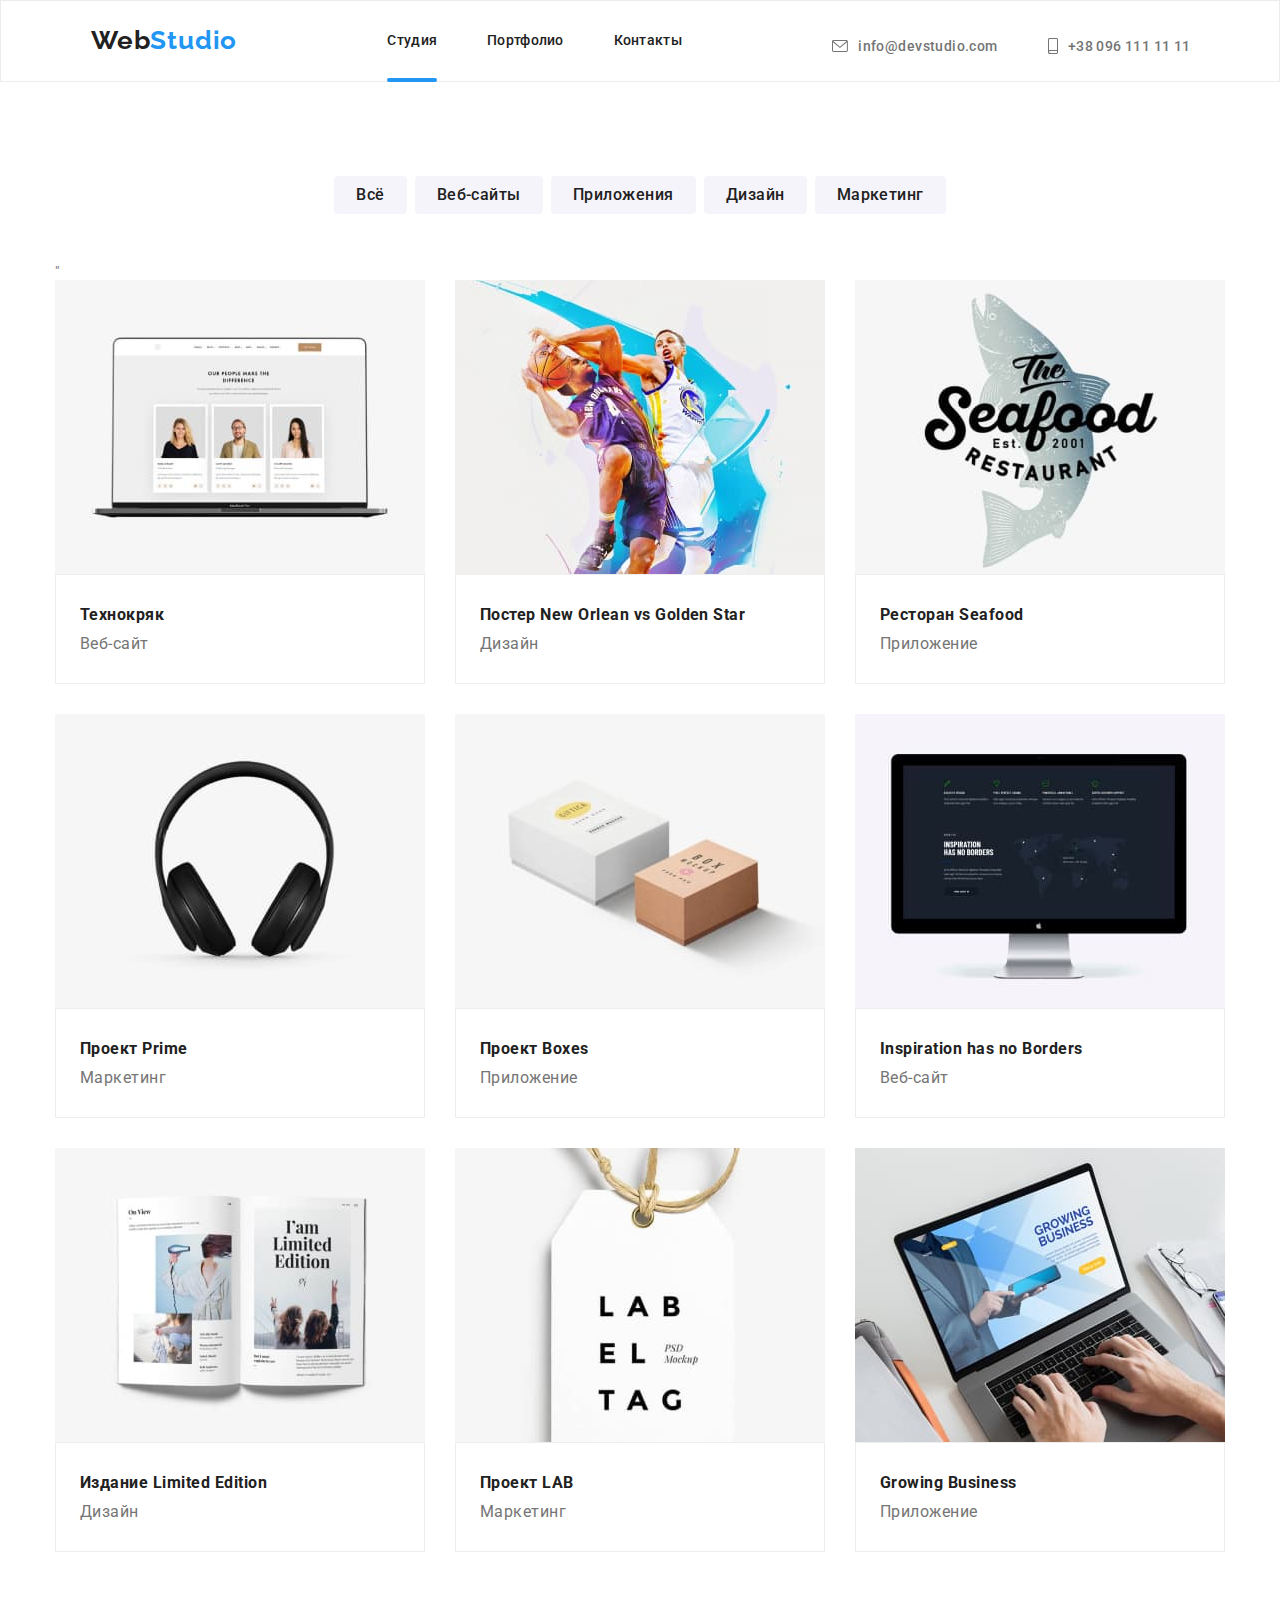
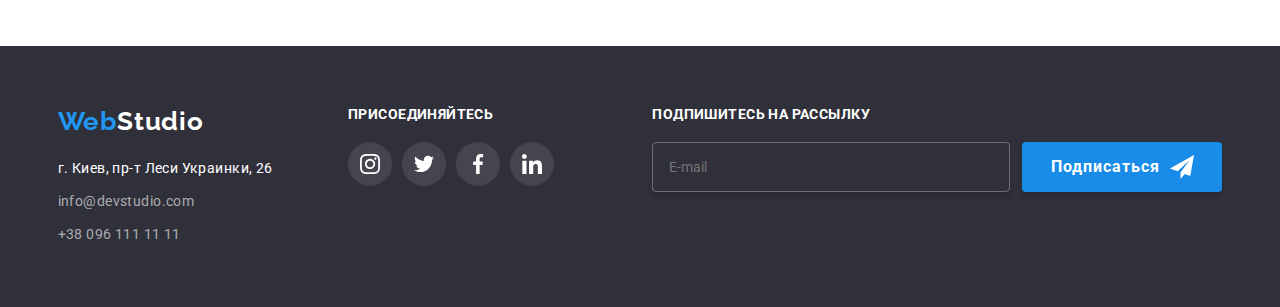
==== commit 114d9a92: "v" ====
--- a/portfolio.html
+++ b/portfolio.html
@@ -1,499 +1,499 @@
-<!DOCTYPE html>
-<html lang="en">
-    <head>
-        <meta charset="UTF-8">
-        <meta http-equiv="X-UA-Compatible" content="IE=edge">
-        <meta name="viewport" content="width=device-width, initial-scale=1.0">
-        <title>Web Studio</title>
-        <link rel="stylesheet" href="./css/modern-normalize.css">
-        <link rel="preconnect" href="https://fonts.googleapis.com"> 
-        <link rel="preconnect" href="https://fonts.gstatic.com" crossorigin> 
-        <link href="https://fonts.googleapis.com/css2?family=Raleway:wght@700&family=Roboto:wght@400;500;700;900&display=swap" rel="stylesheet">
-        <link rel="stylesheet" href="./css/main.css" />
-    </head>
-<body>
-    <!-- top line-->
-    <header class="header"> 
-        <div class="header__container container">
-            <a href="./index.html" class="logo">Web<span class="logo__blue">Studio</span></a>
-            <nav class="menu-l">
-                
-                    <ul class="site-nav">
-                        <li class="site-nav__item "> <a href="./index.html" class="site-nav__link site-nav__link--active">Студия</a></li>
-                        <li class="site-nav__item"> <a href="./portfolio.html" class="site-nav__link">Портфолио</a></li>
-                        <li class="site-nav__item"> <a href="" class="site-nav__link">Контакты</a></li>
-                    </ul>
-            </nav> 
-            <ul class="contacts">
-                <li class="contacts__item">
-                    <a href="mailto:info@devstudio.com" class="contacts__link">
-                        <svg class="contacts__icon" width="16px" height="12px" >
-                            <use href="./images/icons.svg#icon-envelope"></use>
-                        </svg>
-                        info@devstudio.com
-                    </a>
-                </li>
-                <li class="contacts__item">
-                    <a href="tel:+380961111111" class="contacts__link">
-                        <svg class="contacts__icon" width="10px" height="16px" >
-                            <use href="./images/icons.svg#icon-smartphone"></use>
-                        </svg>
-                        +38 096 111 11 11
-                    </a>
-                </li>
-            </ul>
-            <button type="button" class="open-mob-menu">
-                <svg class="menu__icon" width="24px" height="16px" >
-                <use href="./images/icons.svg#icon-menu">              
-                </use>
-                </svg>
-            </button>
-            <div class="mob-menu is-hidden">
-                <div class="container">
-                    <div class="mob-menu-top">
-                        <button type ="button" class="mob-menu__close">
-                            <svg class="mob-menu__close-icon" width="18px" height="18px">
-                                <use href="./images/icons.svg#icon-close"></use>
-                            </svg>
-                        </button>
-                        <ul class="mob-menu__site-nav">
-                            <li class="mob-menu__site-nav__item "> <a href="./index.html" class="mob-menu__site-nav__link--active">Студия</a></li>
-                            <li class="mob-menu__site-nav__item"> <a href="./portfolio.html" class="mob-menu__site-nav__link">Портфолио</a></li>
-                            <li class="mob-menu__site-nav__item"> <a href="" class="mob-menu__site-nav__link">Контакты</a></li>
-                        </ul>
-                    </div>
-                    <div class="mob-menu-bottom">
-                        <ul class="mob-menu__contacts">
-                            <li class="mob-menu__contacts__phone">
-                                <a href="tel:+380961111111" class="mob-menu__contacts__link">
-                                    +38 096 111 11 11
-                                </a>
-                            </li>
-                            <li class="mob-menu__contacts__mail">
-                                <a href="mailto:info@devstudio.com" class="mob-menu__contacts__link">
-                                    info@devstudio.com
-                                </a>
-                            </li>
-                            
-                        </ul>
-                        <ul class="mob-menu__social">
-                            <li class="mob-menu__social-item"><a href="" class="mob-menu__social-link">Instagram</a></li>
-                            <li class="mob-menu__social-item"><a href="" class="mob-menu__social-link">Twitter</a></li>
-                            <li class="mob-menu__social-item"><a href="" class="mob-menu__social-link">Facebook</a></li>
-                            <li class="mob-menu__social-item"><a href="" class="mob-menu__social-link">LinkedIn</a></li>
-                        </ul>
-                    </div>
-                </div>
-            </div>
-        </div>
-    </header>
-    <main>
-        <section class="section">
-                <div class="container"> 
-                    <h1 class="section__title visually-hidden">Наше портфолио</h1>
-                    <ul class="filter">
-                        <li class="filter__item"><button type="button" class="filter__button">Всё</button></li>
-                        <li class="filter__item"><button type="button" class="filter__button">Веб-сайты</button></li>
-                        <li class="filter__item"><button type="button" class="filter__button">Приложения</button></li>
-                        <li class="filter__item"><button type="button" class="filter__button">Дизайн</button></li>
-                        <li class="filter__item"><button type="button" class="filter__button">Маркетинг</button></li>
-                    </ul>"
-                    <ul class="portfolio" >
-                        <li class="portfolio__item">
-                            <a href="" class="portfolio__link">
-                                <div class="portfolio__overlay">
-                                    <picture>
-                                        <source 
-                                            srcset="
-                                                ./images/pr1.jpg    1px,
-                                                ./images/pr1-2px.jpg 2px
-                                            "
-                                            media="(min-width: 1200px)"
-                                        />
-                                        <source
-                                            srcset="
-                                                ./images/pr1-tab-1px.jpg    1px,
-                                                ./images/pr1-tab-2px.jpg    2px
-                                            "
-                                            media="(min-width: 768px)"
-                                        />
-                                        <source
-                                            srcset="
-                                                ./images/pr1-mob-1px.jpg    1px,
-                                                ./images/pr1-mob-2px.jpg    2px
-                                            "
-                                            media="(min-width: 320px)"
-                                        />
-                                        <img    src="./images/pr1.jpg" alt="computer">
-                                    </picture>
-                                    
-                                    <p class="portfolio__overlay-text">Технокряк это современная площадка распространения коронавируса. Компании используют эту платформу для цифрового шпионажа и атак на защищённые сервера конкурентов.</p>
-                                </div>
-                                <div class="portfolio__tamb">
-                                <h2 class="portfolio__title">Технокряк</h2>
-                                <p class="portfolio__text">Веб-сайт</p>
-                                </div>
-                            </a>
-                        </li>
-                        <li class="portfolio__item">
-                            <a href="" class="portfolio__link">
-                                <div class="portfolio__overlay">
-                                    <picture>
-                                        <source 
-                                            srcset="
-                                                ./images/pr2.jpg    1px,
-                                                ./images/pr2-2px.jpg 2px
-                                            "
-                                            media="(min-width: 1200px)"
-                                        />
-                                        <source
-                                            srcset="
-                                                ./images/pr2-tab-1px.jpg    1px,
-                                                ./images/pr2-tab-2px.jpg    2px
-                                            "
-                                            media="(min-width: 768px)"
-                                        />
-                                        <source
-                                            srcset="
-                                                ./images/pr2-mob-1px.jpg    1px,
-                                                ./images/pr2-mob-2px.jpg    2px
-                                            "
-                                            media="(min-width: 320px)"
-                                        />
-                                        <img src="./images/pr2.jpg" alt="Постер New Orlean vs Golden Star">
-                                    </picture>
-                                    
-                                    <p class="portfolio__overlay-text">Технокряк это современная площадка распространения коронавируса. Компании используют эту платформу для цифрового шпионажа и атак на защищённые сервера конкурентов.</p>
-                                </div>
-                                <div class="portfolio__tamb">
-                                    <h2 class="portfolio__title">Постер New Orlean vs Golden Star</h2>
-                                    <p class="portfolio__text">Дизайн</p>
-                                </div>
-                            </a>
-                        </li>
-                        <li class="portfolio__item">
-                            <a href="" class="portfolio__link">
-                                <div class="portfolio__overlay">
-                                    <picture>
-                                        <source 
-                                            srcset="
-                                                ./images/pr3.jpg    1px,
-                                                ./images/pr3-2px.jpg 2px
-                                            "
-                                            media="(min-width: 1200px)"
-                                        />
-                                        <source
-                                            srcset="
-                                                ./images/pr3-tab-1px.jpg    1px,
-                                                ./images/pr3-tab-2px.jpg    2px
-                                            "
-                                            media="(min-width: 768px)"
-                                        />
-                                        <source
-                                            srcset="
-                                                ./images/pr3-mob-1px.jpg    1px,
-                                                ./images/pr3-mob-2px.jpg    2px
-                                            "
-                                            media="(min-width: 320px)"
-                                        />
-                                        <img src="./images/pr3.jpg" alt="Ресторан Seafood">
-                                    </picture>
-                                    
-                                    <p class="portfolio__overlay-text">Технокряк это современная площадка распространения коронавируса. Компании используют эту платформу для цифрового шпионажа и атак на защищённые сервера конкурентов.</p>
-                                </div>
-                                <div class="portfolio__tamb">
-                                    <h2 class="portfolio__title">Ресторан Seafood</h2>
-                                    <p class="portfolio__text">Приложение</p>
-                                </div>
-                            </a>
-                        </li>
-                        <li class="portfolio__item">
-                            <a href="" class="portfolio__link">
-                                <div class="portfolio__overlay">
-                                    <picture>
-                                        <source 
-                                            srcset="
-                                                ./images/pr4.jpg    1px,
-                                                ./images/pr4-2px.jpg 2px
-                                            "
-                                            media="(min-width: 1200px)"
-                                        />
-                                        <source
-                                            srcset="
-                                                ./images/pr4-tab-1px.jpg    1px,
-                                                ./images/pr4-tab-2px.jpg    2px
-                                            "
-                                            media="(min-width: 768px)"
-                                        />
-                                        <source
-                                            srcset="
-                                                ./images/pr4-mob-1px.jpg    1px,
-                                                ./images/pr4-mob-2px.jpg    2px
-                                            "
-                                            media="(min-width: 320px)"
-                                        />
-                                        <img src="./images/pr4.jpg" alt="Проект Prime">
-                                    </picture>
-                                    
-                                    <p class="portfolio__overlay-text">Технокряк это современная площадка распространения коронавируса. Компании используют эту платформу для цифрового шпионажа и атак на защищённые сервера конкурентов.</p>
-                                </div>
-                                <div class="portfolio__tamb">
-                                    <h2 class="portfolio__title">Проект Prime</h2>
-                                    <p class="portfolio__text">Маркетинг</p>
-                                </div>
-                            </a>
-                        </li>
-                        <li class="portfolio__item">
-                            <a href="" class="portfolio__link">
-                                <div class="portfolio__overlay">
-                                    <picture>
-                                        <source 
-                                            srcset="
-                                                ./images/pr5.jpg    1px,
-                                                ./images/pr5-2px.jpg 2px
-                                            "
-                                            media="(min-width: 1200px)"
-                                        />
-                                        <source
-                                            srcset="
-                                                ./images/pr5-tab-1px.jpg    1px,
-                                                ./images/pr5-tab-2px.jpg    2px
-                                            "
-                                            media="(min-width: 768px)"
-                                        />
-                                        <source
-                                            srcset="
-                                                ./images/pr5-mob-1px.jpg    1px,
-                                                ./images/pr5-mob-2px.jpg    2px
-                                            "
-                                            media="(min-width: 320px)"
-                                        />
-                                        <img src="./images/pr5.jpg" alt="Проект Boxes">
-                                    </picture>
-                                    
-                                    <p class="portfolio__overlay-text">Технокряк это современная площадка распространения коронавируса. Компании используют эту платформу для цифрового шпионажа и атак на защищённые сервера конкурентов.</p>
-                                </div>
-                                <div class="portfolio__tamb">
-                                    <h2 class="portfolio__title">Проект Boxes</h2>
-                                    <p class="portfolio__text">Приложение</p>
-                                </div>
-                            </a>
-                        </li>
-                        <li class="portfolio__item">
-                            <a href="" class="portfolio__link">
-                                <div class="portfolio__overlay">
-                                    <picture>
-                                        <source 
-                                            srcset="
-                                                ./images/pr6.jpg    1px,
-                                                ./images/pr6-2px.jpg 2px
-                                            "
-                                            media="(min-width: 1200px)"
-                                        />
-                                        <source
-                                            srcset="
-                                                ./images/pr6-tab-1px.jpg    1px,
-                                                ./images/pr6-tab-2px.jpg    2px
-                                            "
-                                            media="(min-width: 768px)"
-                                        />
-                                        <source
-                                            srcset="
-                                                ./images/pr6-mob-1px.jpg    1px,
-                                                ./images/pr6-mob-2px.jpg    2px
-                                            "
-                                            media="(min-width: 320px)"
-                                        />
-                                        <img src="./images/pr6.jpg" alt="Inspiration has no Borders">
-                                    </picture>
-                                    
-                                    <p class="portfolio__overlay-text">Технокряк это современная площадка распространения коронавируса. Компании используют эту платформу для цифрового шпионажа и атак на защищённые сервера конкурентов.</p>
-                                </div>
-                                <div class="portfolio__tamb">
-                                    <h2 class="portfolio__title">Inspiration has no Borders</h2>
-                                    <p class="portfolio__text">Веб-сайт</p>
-                                </div>
-                            </a>
-                        </li>
-                        <li class="portfolio__item">
-                            <a href="" class="portfolio__link">
-                                <div class="portfolio__overlay">
-                                    <picture>
-                                        <source 
-                                            srcset="
-                                                ./images/pr7.jpg    1px,
-                                                ./images/pr7-2px.jpg 2px
-                                            "
-                                            media="(min-width: 1200px)"
-                                        />
-                                        <source
-                                            srcset="
-                                                ./images/pr7-tab-1px.jpg    1px,
-                                                ./images/pr7-tab-2px.jpg    2px
-                                            "
-                                            media="(min-width: 768px)"
-                                        />
-                                        <source
-                                            srcset="
-                                                ./images/pr7-mob-1px.jpg    1px,
-                                                ./images/pr7-mob-2px.jpg    2px
-                                            "
-                                            media="(min-width: 320px)"
-                                        />
-                                        <img src="./images/pr7.jpg" alt="Издание Limited Edition">
-                                    </picture>
-                                    
-                                    <p class="portfolio__overlay-text">Технокряк это современная площадка распространения коронавируса. Компании используют эту платформу для цифрового шпионажа и атак на защищённые сервера конкурентов.</p>
-                                </div>
-                                <div class="portfolio__tamb">
-                                    <h2 class="portfolio__title">Издание Limited Edition</h2>
-                                    <p class="portfolio__text">Дизайн</p>
-                                </div>
-                            </a>
-                        </li>
-                        <li class="portfolio__item">
-                            <a href="" class="portfolio__link">
-                                <div class="portfolio__overlay">
-                                    <picture>
-                                        <source 
-                                            srcset="
-                                                ./images/pr8.jpg    1px,
-                                                ./images/pr8-2px.jpg 2px
-                                            "
-                                            media="(min-width: 1200px)"
-                                        />
-                                        <source
-                                            srcset="
-                                                ./images/pr8-tab-1px.jpg    1px,
-                                                ./images/pr8-tab-2px.jpg    2px
-                                            "
-                                            media="(min-width: 768px)"
-                                        />
-                                        <source
-                                            srcset="
-                                                ./images/pr8-mob-1px.jpg    1px,
-                                                ./images/pr8-mob-2px.jpg    2px
-                                            "
-                                            media="(min-width: 320px)"
-                                        />
-                                        <img src="./images/pr8.jpg" alt="Проект LAB">
-                                    </picture>
-                                    
-                                    <p class="portfolio__overlay-text">Технокряк это современная площадка распространения коронавируса. Компании используют эту платформу для цифрового шпионажа и атак на защищённые сервера конкурентов.</p>
-                                </div>
-                                <div class="portfolio__tamb">
-                                    <h2 class="portfolio__title">Проект LAB</h2>
-                                    <p class="portfolio__text">Маркетинг</p>
-                                </div>
-                            </a>
-                        </li>
-                        <li class="portfolio__item">
-                            <a href="" class="portfolio__link">
-                                <div class="portfolio__overlay">
-                                    <picture>
-                                        <source 
-                                            srcset="
-                                                ./images/pr9.jpg    1px,
-                                                ./images/pr9-2px.jpg 2px
-                                            "
-                                            media="(min-width: 1200px)"
-                                        />
-                                        <source
-                                            srcset="
-                                                ./images/pr9-tab-1px.jpg    1px,
-                                                ./images/pr9-tab-2px.jpg    2px
-                                            "
-                                            media="(min-width: 768px)"
-                                        />
-                                        <source
-                                            srcset="
-                                                ./images/pr9-mob-1px.jpg    1px,
-                                                ./images/pr9-mob-2px.jpg    2px
-                                            "
-                                            media="(min-width: 320px)"
-                                        />
-                                        <img src="./images/pr9.jpg" alt="Growing Business">
-                                    </picture>
-                                    
-                                    <p class="portfolio__overlay-text">Технокряк это современная площадка распространения коронавируса. Компании используют эту платформу для цифрового шпионажа и атак на защищённые сервера конкурентов.</p>
-                                </div>
-                                <div class="portfolio__tamb">
-                                    <h2 class="portfolio__title">Growing Business</h2>
-                                    <p class="portfolio__text">Приложение</p>
-                                </div>
-                            </a>
-                        </li>
-                    </ul>
-                </div>   
-            </section>
-    </main>
-    <footer class="footer">
-        <div class="footer__container container">
-            <div class="footer__address-div">
-                <a href="./index.html" class="footer-logo"><span class="footer-logo__web">Web</span>Studio</a>
-                <address>
-                    <ul class="footer-contacts">
-                        <li class="footer-contacts__item"><a href="https://goo.gl/maps/G886zu3ZTQrEn5Q39" class="footer-contacts__adress">г. Киев, пр-т Леси Украинки, 26 </a></li>
-                        <li class="footer-contacts__item"><a href="mailto:info@devstudio.com" class="footer-contacts__link">info@devstudio.com</a></li>
-                        <li class="footer-contacts__item"><a href="tel:+380961111111" class="footer-contacts__link">+38 096 111 11 11</a></li>
-                    </ul>
-                </address>
-            </div>
-            <div class="footer__follow">
-                <h3 class="footer__title">присоединяйтесь</h3>
-                <ul class="social-networks">
-                    <li class="social-networks__item">
-                        <a href="" class="social-networks__link">
-                            <svg class="social-networks__icon" width="20px" height="20px">
-                                <use href="./images/icons.svg#icon-instagram"></use>
-                            </svg>
-                        </a>
-                    </li>
-                    <li class="social-networks__item">
-                        <a href="" class="social-networks__link">
-                            <svg class="social-networks__icon" width="20px" height="20px">
-                                <use href="./images/icons.svg#icon-twitter"></use>
-                            </svg>
-                        </a>
-                    </li>
-                    <li class="social-networks__item">
-                        <a href="" class="social-networks__link">
-                            <svg class="social-networks__icon" width="20px" height="20px">
-                                <use href="./images/icons.svg#icon-facebook"></use>
-                            </svg>
-                        </a>
-                    </li>
-                    <li class="social-networks__item">
-                        <a href="" class="social-networks__link">
-                            <svg class="social-networks__icon" width="20px" height="20px">
-                                <use href="./images/icons.svg#icon-linkedin"></use>
-                            </svg>
-                        </a>
-                    </li>
-                </ul>
-            </div>
-            <div class="footer__follow-sub">
-                <h3 class="footer__title">Подпишитесь на рассылку</h3>
-                <div class="footer__form-div">
-                    <form action="#" class="follow-form">
-                            <input 
-                                type="email" 
-                                name ="footer-user-email"
-                                id="user-email"
-                                class="follow-form__input"
-                                placeholder="E-mail"
-                            >
-                            <button type="submit" class="follow-form__btn"> 
-                            Подписаться
-                            <svg class="follow-form__icon" width="24px" height="24px">
-                                <use href="./images/icons.svg#icon-icon-send"></use>
-                            </svg>
-                            </button>
-                        </form>
-                        
-                    </div>
-            </div>
-        </div>
-    </footer>
-</body>
-</html>
+<!DOCTYPE html>
+<html lang="en">
+    <head>
+        <meta charset="UTF-8">
+        <meta http-equiv="X-UA-Compatible" content="IE=edge">
+        <meta name="viewport" content="width=device-width, initial-scale=1.0">
+        <title>Web Studio</title>
+        <link rel="stylesheet" href="./css/modern-normalize.css">
+        <link rel="preconnect" href="https://fonts.googleapis.com"> 
+        <link rel="preconnect" href="https://fonts.gstatic.com" crossorigin> 
+        <link href="https://fonts.googleapis.com/css2?family=Raleway:wght@700&family=Roboto:wght@400;500;700;900&display=swap" rel="stylesheet">
+        <link rel="stylesheet" href="./css/main.css" />
+    </head>
+<body>
+    <!-- top line-->
+    <header class="header"> 
+        <div class="header__container container">
+            <a href="./index.html" class="logo">Web<span class="logo__blue">Studio</span></a>
+            <nav class="menu-l">
+                
+                    <ul class="site-nav">
+                        <li class="site-nav__item "> <a href="./index.html" class="site-nav__link site-nav__link--active">Студия</a></li>
+                        <li class="site-nav__item"> <a href="./portfolio.html" class="site-nav__link">Портфолио</a></li>
+                        <li class="site-nav__item"> <a href="" class="site-nav__link">Контакты</a></li>
+                    </ul>
+            </nav> 
+            <ul class="contacts">
+                <li class="contacts__item">
+                    <a href="mailto:info@devstudio.com" class="contacts__link">
+                        <svg class="contacts__icon" width="16px" height="12px" >
+                            <use href="./images/icons.svg#icon-envelope"></use>
+                        </svg>
+                        info@devstudio.com
+                    </a>
+                </li>
+                <li class="contacts__item">
+                    <a href="tel:+380961111111" class="contacts__link">
+                        <svg class="contacts__icon" width="10px" height="16px" >
+                            <use href="./images/icons.svg#icon-smartphone"></use>
+                        </svg>
+                        +38 096 111 11 11
+                    </a>
+                </li>
+            </ul>
+            <button type="button" class="open-mob-menu">
+                <svg class="menu__icon" width="24px" height="16px" >
+                <use href="./images/icons.svg#icon-menu">              
+                </use>
+                </svg>
+            </button>
+            <div class="mob-menu is-hidden visually-hidden">
+                <div class="container">
+                    <div class="mob-menu-top">
+                        <button type ="button" class="mob-menu__close">
+                            <svg class="mob-menu__close-icon" width="18px" height="18px">
+                                <use href="./images/icons.svg#icon-close"></use>
+                            </svg>
+                        </button>
+                        <ul class="mob-menu__site-nav">
+                            <li class="mob-menu__site-nav__item "> <a href="./index.html" class="mob-menu__site-nav__link--active">Студия</a></li>
+                            <li class="mob-menu__site-nav__item"> <a href="./portfolio.html" class="mob-menu__site-nav__link">Портфолио</a></li>
+                            <li class="mob-menu__site-nav__item"> <a href="" class="mob-menu__site-nav__link">Контакты</a></li>
+                        </ul>
+                    </div>
+                    <div class="mob-menu-bottom">
+                        <ul class="mob-menu__contacts">
+                            <li class="mob-menu__contacts__phone">
+                                <a href="tel:+380961111111" class="mob-menu__contacts__link">
+                                    +38 096 111 11 11
+                                </a>
+                            </li>
+                            <li class="mob-menu__contacts__mail">
+                                <a href="mailto:info@devstudio.com" class="mob-menu__contacts__link">
+                                    info@devstudio.com
+                                </a>
+                            </li>
+                            
+                        </ul>
+                        <ul class="mob-menu__social">
+                            <li class="mob-menu__social-item"><a href="" class="mob-menu__social-link">Instagram</a></li>
+                            <li class="mob-menu__social-item"><a href="" class="mob-menu__social-link">Twitter</a></li>
+                            <li class="mob-menu__social-item"><a href="" class="mob-menu__social-link">Facebook</a></li>
+                            <li class="mob-menu__social-item"><a href="" class="mob-menu__social-link">LinkedIn</a></li>
+                        </ul>
+                    </div>
+                </div>
+            </div>
+        </div>
+    </header>
+    <main>
+        <section class="section">
+                <div class="container"> 
+                    <h1 class="section__title visually-hidden">Наше портфолио</h1>
+                    <ul class="filter">
+                        <li class="filter__item"><button type="button" class="filter__button">Всё</button></li>
+                        <li class="filter__item"><button type="button" class="filter__button">Веб-сайты</button></li>
+                        <li class="filter__item"><button type="button" class="filter__button">Приложения</button></li>
+                        <li class="filter__item"><button type="button" class="filter__button">Дизайн</button></li>
+                        <li class="filter__item"><button type="button" class="filter__button">Маркетинг</button></li>
+                    </ul>"
+                    <ul class="portfolio" >
+                        <li class="portfolio__item">
+                            <a href="" class="portfolio__link">
+                                <div class="portfolio__overlay">
+                                    <picture>
+                                        <source 
+                                            srcset="
+                                                ./images/pr1.jpg    1px,
+                                                ./images/pr1-2px.jpg 2px
+                                            "
+                                            media="(min-width: 1200px)"
+                                        />
+                                        <source
+                                            srcset="
+                                                ./images/pr1-tab-1px.jpg    1px,
+                                                ./images/pr1-tab-2px.jpg    2px
+                                            "
+                                            media="(min-width: 768px)"
+                                        />
+                                        <source
+                                            srcset="
+                                                ./images/pr1-mob-1px.jpg    1px,
+                                                ./images/pr1-mob-2px.jpg    2px
+                                            "
+                                            media="(min-width: 320px)"
+                                        />
+                                        <img    src="./images/pr1.jpg" alt="computer">
+                                    </picture>
+                                    
+                                    <p class="portfolio__overlay-text">Технокряк это современная площадка распространения коронавируса. Компании используют эту платформу для цифрового шпионажа и атак на защищённые сервера конкурентов.</p>
+                                </div>
+                                <div class="portfolio__tamb">
+                                <h2 class="portfolio__title">Технокряк</h2>
+                                <p class="portfolio__text">Веб-сайт</p>
+                                </div>
+                            </a>
+                        </li>
+                        <li class="portfolio__item">
+                            <a href="" class="portfolio__link">
+                                <div class="portfolio__overlay">
+                                    <picture>
+                                        <source 
+                                            srcset="
+                                                ./images/pr2.jpg    1px,
+                                                ./images/pr2-2px.jpg 2px
+                                            "
+                                            media="(min-width: 1200px)"
+                                        />
+                                        <source
+                                            srcset="
+                                                ./images/pr2-tab-1px.jpg    1px,
+                                                ./images/pr2-tab-2px.jpg    2px
+                                            "
+                                            media="(min-width: 768px)"
+                                        />
+                                        <source
+                                            srcset="
+                                                ./images/pr2-mob-1px.jpg    1px,
+                                                ./images/pr2-mob-2px.jpg    2px
+                                            "
+                                            media="(min-width: 320px)"
+                                        />
+                                        <img src="./images/pr2.jpg" alt="Постер New Orlean vs Golden Star">
+                                    </picture>
+                                    
+                                    <p class="portfolio__overlay-text">Технокряк это современная площадка распространения коронавируса. Компании используют эту платформу для цифрового шпионажа и атак на защищённые сервера конкурентов.</p>
+                                </div>
+                                <div class="portfolio__tamb">
+                                    <h2 class="portfolio__title">Постер New Orlean vs Golden Star</h2>
+                                    <p class="portfolio__text">Дизайн</p>
+                                </div>
+                            </a>
+                        </li>
+                        <li class="portfolio__item">
+                            <a href="" class="portfolio__link">
+                                <div class="portfolio__overlay">
+                                    <picture>
+                                        <source 
+                                            srcset="
+                                                ./images/pr3.jpg    1px,
+                                                ./images/pr3-2px.jpg 2px
+                                            "
+                                            media="(min-width: 1200px)"
+                                        />
+                                        <source
+                                            srcset="
+                                                ./images/pr3-tab-1px.jpg    1px,
+                                                ./images/pr3-tab-2px.jpg    2px
+                                            "
+                                            media="(min-width: 768px)"
+                                        />
+                                        <source
+                                            srcset="
+                                                ./images/pr3-mob-1px.jpg    1px,
+                                                ./images/pr3-mob-2px.jpg    2px
+                                            "
+                                            media="(min-width: 320px)"
+                                        />
+                                        <img src="./images/pr3.jpg" alt="Ресторан Seafood">
+                                    </picture>
+                                    
+                                    <p class="portfolio__overlay-text">Технокряк это современная площадка распространения коронавируса. Компании используют эту платформу для цифрового шпионажа и атак на защищённые сервера конкурентов.</p>
+                                </div>
+                                <div class="portfolio__tamb">
+                                    <h2 class="portfolio__title">Ресторан Seafood</h2>
+                                    <p class="portfolio__text">Приложение</p>
+                                </div>
+                            </a>
+                        </li>
+                        <li class="portfolio__item">
+                            <a href="" class="portfolio__link">
+                                <div class="portfolio__overlay">
+                                    <picture>
+                                        <source 
+                                            srcset="
+                                                ./images/pr4.jpg    1px,
+                                                ./images/pr4-2px.jpg 2px
+                                            "
+                                            media="(min-width: 1200px)"
+                                        />
+                                        <source
+                                            srcset="
+                                                ./images/pr4-tab-1px.jpg    1px,
+                                                ./images/pr4-tab-2px.jpg    2px
+                                            "
+                                            media="(min-width: 768px)"
+                                        />
+                                        <source
+                                            srcset="
+                                                ./images/pr4-mob-1px.jpg    1px,
+                                                ./images/pr4-mob-2px.jpg    2px
+                                            "
+                                            media="(min-width: 320px)"
+                                        />
+                                        <img src="./images/pr4.jpg" alt="Проект Prime">
+                                    </picture>
+                                    
+                                    <p class="portfolio__overlay-text">Технокряк это современная площадка распространения коронавируса. Компании используют эту платформу для цифрового шпионажа и атак на защищённые сервера конкурентов.</p>
+                                </div>
+                                <div class="portfolio__tamb">
+                                    <h2 class="portfolio__title">Проект Prime</h2>
+                                    <p class="portfolio__text">Маркетинг</p>
+                                </div>
+                            </a>
+                        </li>
+                        <li class="portfolio__item">
+                            <a href="" class="portfolio__link">
+                                <div class="portfolio__overlay">
+                                    <picture>
+                                        <source 
+                                            srcset="
+                                                ./images/pr5.jpg    1px,
+                                                ./images/pr5-2px.jpg 2px
+                                            "
+                                            media="(min-width: 1200px)"
+                                        />
+                                        <source
+                                            srcset="
+                                                ./images/pr5-tab-1px.jpg    1px,
+                                                ./images/pr5-tab-2px.jpg    2px
+                                            "
+                                            media="(min-width: 768px)"
+                                        />
+                                        <source
+                                            srcset="
+                                                ./images/pr5-mob-1px.jpg    1px,
+                                                ./images/pr5-mob-2px.jpg    2px
+                                            "
+                                            media="(min-width: 320px)"
+                                        />
+                                        <img src="./images/pr5.jpg" alt="Проект Boxes">
+                                    </picture>
+                                    
+                                    <p class="portfolio__overlay-text">Технокряк это современная площадка распространения коронавируса. Компании используют эту платформу для цифрового шпионажа и атак на защищённые сервера конкурентов.</p>
+                                </div>
+                                <div class="portfolio__tamb">
+                                    <h2 class="portfolio__title">Проект Boxes</h2>
+                                    <p class="portfolio__text">Приложение</p>
+                                </div>
+                            </a>
+                        </li>
+                        <li class="portfolio__item">
+                            <a href="" class="portfolio__link">
+                                <div class="portfolio__overlay">
+                                    <picture>
+                                        <source 
+                                            srcset="
+                                                ./images/pr6.jpg    1px,
+                                                ./images/pr6-2px.jpg 2px
+                                            "
+                                            media="(min-width: 1200px)"
+                                        />
+                                        <source
+                                            srcset="
+                                                ./images/pr6-tab-1px.jpg    1px,
+                                                ./images/pr6-tab-2px.jpg    2px
+                                            "
+                                            media="(min-width: 768px)"
+                                        />
+                                        <source
+                                            srcset="
+                                                ./images/pr6-mob-1px.jpg    1px,
+                                                ./images/pr6-mob-2px.jpg    2px
+                                            "
+                                            media="(min-width: 320px)"
+                                        />
+                                        <img src="./images/pr6.jpg" alt="Inspiration has no Borders">
+                                    </picture>
+                                    
+                                    <p class="portfolio__overlay-text">Технокряк это современная площадка распространения коронавируса. Компании используют эту платформу для цифрового шпионажа и атак на защищённые сервера конкурентов.</p>
+                                </div>
+                                <div class="portfolio__tamb">
+                                    <h2 class="portfolio__title">Inspiration has no Borders</h2>
+                                    <p class="portfolio__text">Веб-сайт</p>
+                                </div>
+                            </a>
+                        </li>
+                        <li class="portfolio__item">
+                            <a href="" class="portfolio__link">
+                                <div class="portfolio__overlay">
+                                    <picture>
+                                        <source 
+                                            srcset="
+                                                ./images/pr7.jpg    1px,
+                                                ./images/pr7-2px.jpg 2px
+                                            "
+                                            media="(min-width: 1200px)"
+                                        />
+                                        <source
+                                            srcset="
+                                                ./images/pr7-tab-1px.jpg    1px,
+                                                ./images/pr7-tab-2px.jpg    2px
+                                            "
+                                            media="(min-width: 768px)"
+                                        />
+                                        <source
+                                            srcset="
+                                                ./images/pr7-mob-1px.jpg    1px,
+                                                ./images/pr7-mob-2px.jpg    2px
+                                            "
+                                            media="(min-width: 320px)"
+                                        />
+                                        <img src="./images/pr7.jpg" alt="Издание Limited Edition">
+                                    </picture>
+                                    
+                                    <p class="portfolio__overlay-text">Технокряк это современная площадка распространения коронавируса. Компании используют эту платформу для цифрового шпионажа и атак на защищённые сервера конкурентов.</p>
+                                </div>
+                                <div class="portfolio__tamb">
+                                    <h2 class="portfolio__title">Издание Limited Edition</h2>
+                                    <p class="portfolio__text">Дизайн</p>
+                                </div>
+                            </a>
+                        </li>
+                        <li class="portfolio__item">
+                            <a href="" class="portfolio__link">
+                                <div class="portfolio__overlay">
+                                    <picture>
+                                        <source 
+                                            srcset="
+                                                ./images/pr8.jpg    1px,
+                                                ./images/pr8-2px.jpg 2px
+                                            "
+                                            media="(min-width: 1200px)"
+                                        />
+                                        <source
+                                            srcset="
+                                                ./images/pr8-tab-1px.jpg    1px,
+                                                ./images/pr8-tab-2px.jpg    2px
+                                            "
+                                            media="(min-width: 768px)"
+                                        />
+                                        <source
+                                            srcset="
+                                                ./images/pr8-mob-1px.jpg    1px,
+                                                ./images/pr8-mob-2px.jpg    2px
+                                            "
+                                            media="(min-width: 320px)"
+                                        />
+                                        <img src="./images/pr8.jpg" alt="Проект LAB">
+                                    </picture>
+                                    
+                                    <p class="portfolio__overlay-text">Технокряк это современная площадка распространения коронавируса. Компании используют эту платформу для цифрового шпионажа и атак на защищённые сервера конкурентов.</p>
+                                </div>
+                                <div class="portfolio__tamb">
+                                    <h2 class="portfolio__title">Проект LAB</h2>
+                                    <p class="portfolio__text">Маркетинг</p>
+                                </div>
+                            </a>
+                        </li>
+                        <li class="portfolio__item">
+                            <a href="" class="portfolio__link">
+                                <div class="portfolio__overlay">
+                                    <picture>
+                                        <source 
+                                            srcset="
+                                                ./images/pr9.jpg    1px,
+                                                ./images/pr9-2px.jpg 2px
+                                            "
+                                            media="(min-width: 1200px)"
+                                        />
+                                        <source
+                                            srcset="
+                                                ./images/pr9-tab-1px.jpg    1px,
+                                                ./images/pr9-tab-2px.jpg    2px
+                                            "
+                                            media="(min-width: 768px)"
+                                        />
+                                        <source
+                                            srcset="
+                                                ./images/pr9-mob-1px.jpg    1px,
+                                                ./images/pr9-mob-2px.jpg    2px
+                                            "
+                                            media="(min-width: 320px)"
+                                        />
+                                        <img src="./images/pr9.jpg" alt="Growing Business">
+                                    </picture>
+                                    
+                                    <p class="portfolio__overlay-text">Технокряк это современная площадка распространения коронавируса. Компании используют эту платформу для цифрового шпионажа и атак на защищённые сервера конкурентов.</p>
+                                </div>
+                                <div class="portfolio__tamb">
+                                    <h2 class="portfolio__title">Growing Business</h2>
+                                    <p class="portfolio__text">Приложение</p>
+                                </div>
+                            </a>
+                        </li>
+                    </ul>
+                </div>   
+            </section>
+    </main>
+    <footer class="footer">
+        <div class="footer__container container">
+            <div class="footer__address-div">
+                <a href="./index.html" class="footer-logo"><span class="footer-logo__web">Web</span>Studio</a>
+                <address>
+                    <ul class="footer-contacts">
+                        <li class="footer-contacts__item"><a href="https://goo.gl/maps/G886zu3ZTQrEn5Q39" class="footer-contacts__adress">г. Киев, пр-т Леси Украинки, 26 </a></li>
+                        <li class="footer-contacts__item"><a href="mailto:info@devstudio.com" class="footer-contacts__link">info@devstudio.com</a></li>
+                        <li class="footer-contacts__item"><a href="tel:+380961111111" class="footer-contacts__link">+38 096 111 11 11</a></li>
+                    </ul>
+                </address>
+            </div>
+            <div class="footer__follow">
+                <h3 class="footer__title">присоединяйтесь</h3>
+                <ul class="social-networks">
+                    <li class="social-networks__item">
+                        <a href="" class="social-networks__link">
+                            <svg class="social-networks__icon" width="20px" height="20px">
+                                <use href="./images/icons.svg#icon-instagram"></use>
+                            </svg>
+                        </a>
+                    </li>
+                    <li class="social-networks__item">
+                        <a href="" class="social-networks__link">
+                            <svg class="social-networks__icon" width="20px" height="20px">
+                                <use href="./images/icons.svg#icon-twitter"></use>
+                            </svg>
+                        </a>
+                    </li>
+                    <li class="social-networks__item">
+                        <a href="" class="social-networks__link">
+                            <svg class="social-networks__icon" width="20px" height="20px">
+                                <use href="./images/icons.svg#icon-facebook"></use>
+                            </svg>
+                        </a>
+                    </li>
+                    <li class="social-networks__item">
+                        <a href="" class="social-networks__link">
+                            <svg class="social-networks__icon" width="20px" height="20px">
+                                <use href="./images/icons.svg#icon-linkedin"></use>
+                            </svg>
+                        </a>
+                    </li>
+                </ul>
+            </div>
+            <div class="footer__follow-sub">
+                <h3 class="footer__title">Подпишитесь на рассылку</h3>
+                <div class="footer__form-div">
+                    <form action="#" class="follow-form">
+                            <input 
+                                type="email" 
+                                name ="footer-user-email"
+                                id="user-email"
+                                class="follow-form__input"
+                                placeholder="E-mail"
+                            >
+                            <button type="submit" class="follow-form__btn"> 
+                            Подписаться
+                            <svg class="follow-form__icon" width="24px" height="24px">
+                                <use href="./images/icons.svg#icon-icon-send"></use>
+                            </svg>
+                            </button>
+                        </form>
+                        
+                    </div>
+            </div>
+        </div>
+    </footer>
+</body>
+</html>
--- a/css/main.css
+++ b/css/main.css
@@ -383,151 +383,6 @@
   display: block;
 }
 
-.header {
-  border: 1px solid #ECECEC;
-}
-
-.header__container {
-  display: -webkit-box;
-  display: -ms-flexbox;
-  display: flex;
-  -webkit-box-align: center;
-      -ms-flex-align: center;
-          align-items: center;
-  -ms-flex-pack: distribute;
-      justify-content: space-around;
-  width: 100vw;
-}
-
-.menu-l {
-  display: -webkit-box;
-  display: -ms-flexbox;
-  display: flex;
-  -webkit-box-align: center;
-      -ms-flex-align: center;
-          align-items: center;
-}
-
-.logo {
-  font-family: Raleway;
-  font-weight: 700;
-  font-size: 26px;
-  line-height: 1.19;
-  color: var(--title-text-color);
-  letter-spacing: 0.03em;
-  display: block;
-  padding: 24px 0 25px 0px;
-  /* margin-right: 70px; */
-}
-
-.logo__blue {
-  color: var(--accent-color);
-}
-
-.site-nav {
-  display: none;
-  -webkit-box-pack: justify;
-      -ms-flex-pack: justify;
-          justify-content: space-between;
-  padding-top: 24px 0 25px 0;
-}
-
-@media screen and (min-width: 768px) {
-  .site-nav {
-    display: -webkit-box;
-    display: -ms-flexbox;
-    display: flex;
-  }
-}
-
-.site-nav__item {
-  color: var(--title-text-color);
-  font-weight: 500;
-  font-size: 14px;
-  line-height: 1.14;
-  letter-spacing: 0.02em;
-  -webkit-box-align: center;
-      -ms-flex-align: center;
-          align-items: center;
-  position: relative;
-}
-
-.site-nav__item:not(:last-child) {
-  margin-right: 50px;
-}
-
-.site-nav__link {
-  color: var(--title-text-color);
-}
-
-.site-nav__link:hover, .site-nav__link:focus {
-  color: var(--accent-color);
-}
-
-.site-nav__link--active::after {
-  content: "";
-  width: 100%;
-  height: 4px;
-  background-color: var(--accent-color);
-  position: absolute;
-  display: block;
-  left: 0;
-  bottom: -33px;
-  border-radius: 2px;
-}
-
-@media screen and (min-width: 1200px) {
-  .contacts {
-    display: -webkit-box;
-    display: -ms-flexbox;
-    display: flex;
-  }
-}
-
-.contacts__icon {
-  margin-right: 10px;
-  fill: currentColor;
-}
-
-@media screen and (min-width: 1199px) {
-  .contacts__item:not(:last-child) {
-    margin-right: 50px;
-  }
-}
-
-.contacts__link {
-  display: none;
-  -webkit-box-align: center;
-      -ms-flex-align: center;
-          align-items: center;
-  line-height: 1.17;
-  letter-spacing: 0.03em;
-  color: var(--primary-text-color);
-  font-weight: 500;
-}
-
-@media screen and (min-width: 768px) and (max-width: 1199px) {
-  .contacts__link {
-    display: -webkit-box;
-    display: -ms-flexbox;
-    display: flex;
-    margin-top: 10px;
-  }
-}
-
-@media screen and (min-width: 1200px) {
-  .contacts__link {
-    display: -webkit-box;
-    display: -ms-flexbox;
-    display: flex;
-    margin-top: 10px;
-  }
-}
-
-.contacts__link:hover, .contacts__link:focus {
-  color: var(--accent-color);
-}
-
 .open-mob-menu {
   background-color: transparent;
 }
@@ -684,6 +539,151 @@
   right: 10px;
 }
 
+.header {
+  border: 1px solid #ECECEC;
+}
+
+.header__container {
+  display: -webkit-box;
+  display: -ms-flexbox;
+  display: flex;
+  -webkit-box-align: center;
+      -ms-flex-align: center;
+          align-items: center;
+  -ms-flex-pack: distribute;
+      justify-content: space-around;
+  width: 100vw;
+}
+
+.menu-l {
+  display: -webkit-box;
+  display: -ms-flexbox;
+  display: flex;
+  -webkit-box-align: center;
+      -ms-flex-align: center;
+          align-items: center;
+}
+
+.logo {
+  font-family: Raleway;
+  font-weight: 700;
+  font-size: 26px;
+  line-height: 1.19;
+  color: var(--title-text-color);
+  letter-spacing: 0.03em;
+  display: block;
+  padding: 24px 0 25px 0px;
+  /* margin-right: 70px; */
+}
+
+.logo__blue {
+  color: var(--accent-color);
+}
+
+.site-nav {
+  display: none;
+  -webkit-box-pack: justify;
+      -ms-flex-pack: justify;
+          justify-content: space-between;
+  padding-top: 24px 0 25px 0;
+}
+
+@media screen and (min-width: 768px) {
+  .site-nav {
+    display: -webkit-box;
+    display: -ms-flexbox;
+    display: flex;
+  }
+}
+
+.site-nav__item {
+  color: var(--title-text-color);
+  font-weight: 500;
+  font-size: 14px;
+  line-height: 1.14;
+  letter-spacing: 0.02em;
+  -webkit-box-align: center;
+      -ms-flex-align: center;
+          align-items: center;
+  position: relative;
+}
+
+.site-nav__item:not(:last-child) {
+  margin-right: 50px;
+}
+
+.site-nav__link {
+  color: var(--title-text-color);
+}
+
+.site-nav__link:hover, .site-nav__link:focus {
+  color: var(--accent-color);
+}
+
+.site-nav__link--active::after {
+  content: "";
+  width: 100%;
+  height: 4px;
+  background-color: var(--accent-color);
+  position: absolute;
+  display: block;
+  left: 0;
+  bottom: -33px;
+  border-radius: 2px;
+}
+
+@media screen and (min-width: 1200px) {
+  .contacts {
+    display: -webkit-box;
+    display: -ms-flexbox;
+    display: flex;
+  }
+}
+
+.contacts__icon {
+  margin-right: 10px;
+  fill: currentColor;
+}
+
+@media screen and (min-width: 1199px) {
+  .contacts__item:not(:last-child) {
+    margin-right: 50px;
+  }
+}
+
+.contacts__link {
+  display: none;
+  -webkit-box-align: center;
+      -ms-flex-align: center;
+          align-items: center;
+  line-height: 1.17;
+  letter-spacing: 0.03em;
+  color: var(--primary-text-color);
+  font-weight: 500;
+}
+
+@media screen and (min-width: 768px) and (max-width: 1199px) {
+  .contacts__link {
+    display: -webkit-box;
+    display: -ms-flexbox;
+    display: flex;
+    margin-top: 10px;
+  }
+}
+
+@media screen and (min-width: 1200px) {
+  .contacts__link {
+    display: -webkit-box;
+    display: -ms-flexbox;
+    display: flex;
+    margin-top: 10px;
+  }
+}
+
+.contacts__link:hover, .contacts__link:focus {
+  color: var(--accent-color);
+}
+
 .hero {
   padding: 200px 0;
   background-color: var(--bgr-color);
@@ -780,7 +780,7 @@
 }
 
 .features {
-  /* display: flex;
+  /* display: flex;
     justify-content: space-between; */
 }
 
@@ -917,7 +917,7 @@
 }
 
 .team {
-  /* display: flex;
+  /* display: flex;
     align-items:center; */
 }
 
@@ -946,8 +946,8 @@
           box-shadow: 0px 1px 3px rgba(0, 0, 0, 0.12), 0px 1px 1px rgba(0, 0, 0, 0.14), 0px 2px 1px rgba(0, 0, 0, 0.2);
   border-radius: 0px 0px 4px 4px;
   margin-top: 30px;
-  /* &:not(:last-child) {
-        margin-right: 30px;
+  /* &:not(:last-child) {
+        margin-right: 30px;
     } */
 }
 
@@ -1005,8 +1005,8 @@
   margin-top: 16px;
 }
 
-/* .social__item + .social__item {
-    margin-left: 10px;
+/* .social__item + .social__item {
+    margin-left: 10px;
 } */
 .social__link {
   width: 44px;
@@ -1155,7 +1155,7 @@
 }
 
 .footer__container {
-  /* display: flex;
+  /* display: flex;
     align-items: baseline; */
 }
 
@@ -1324,8 +1324,8 @@
 }
 
 .footer__form-div {
-  /* display: flex;
-    justify-content:center;
+  /* display: flex;
+    justify-content:center;
     align-items: center; */
 }
 
